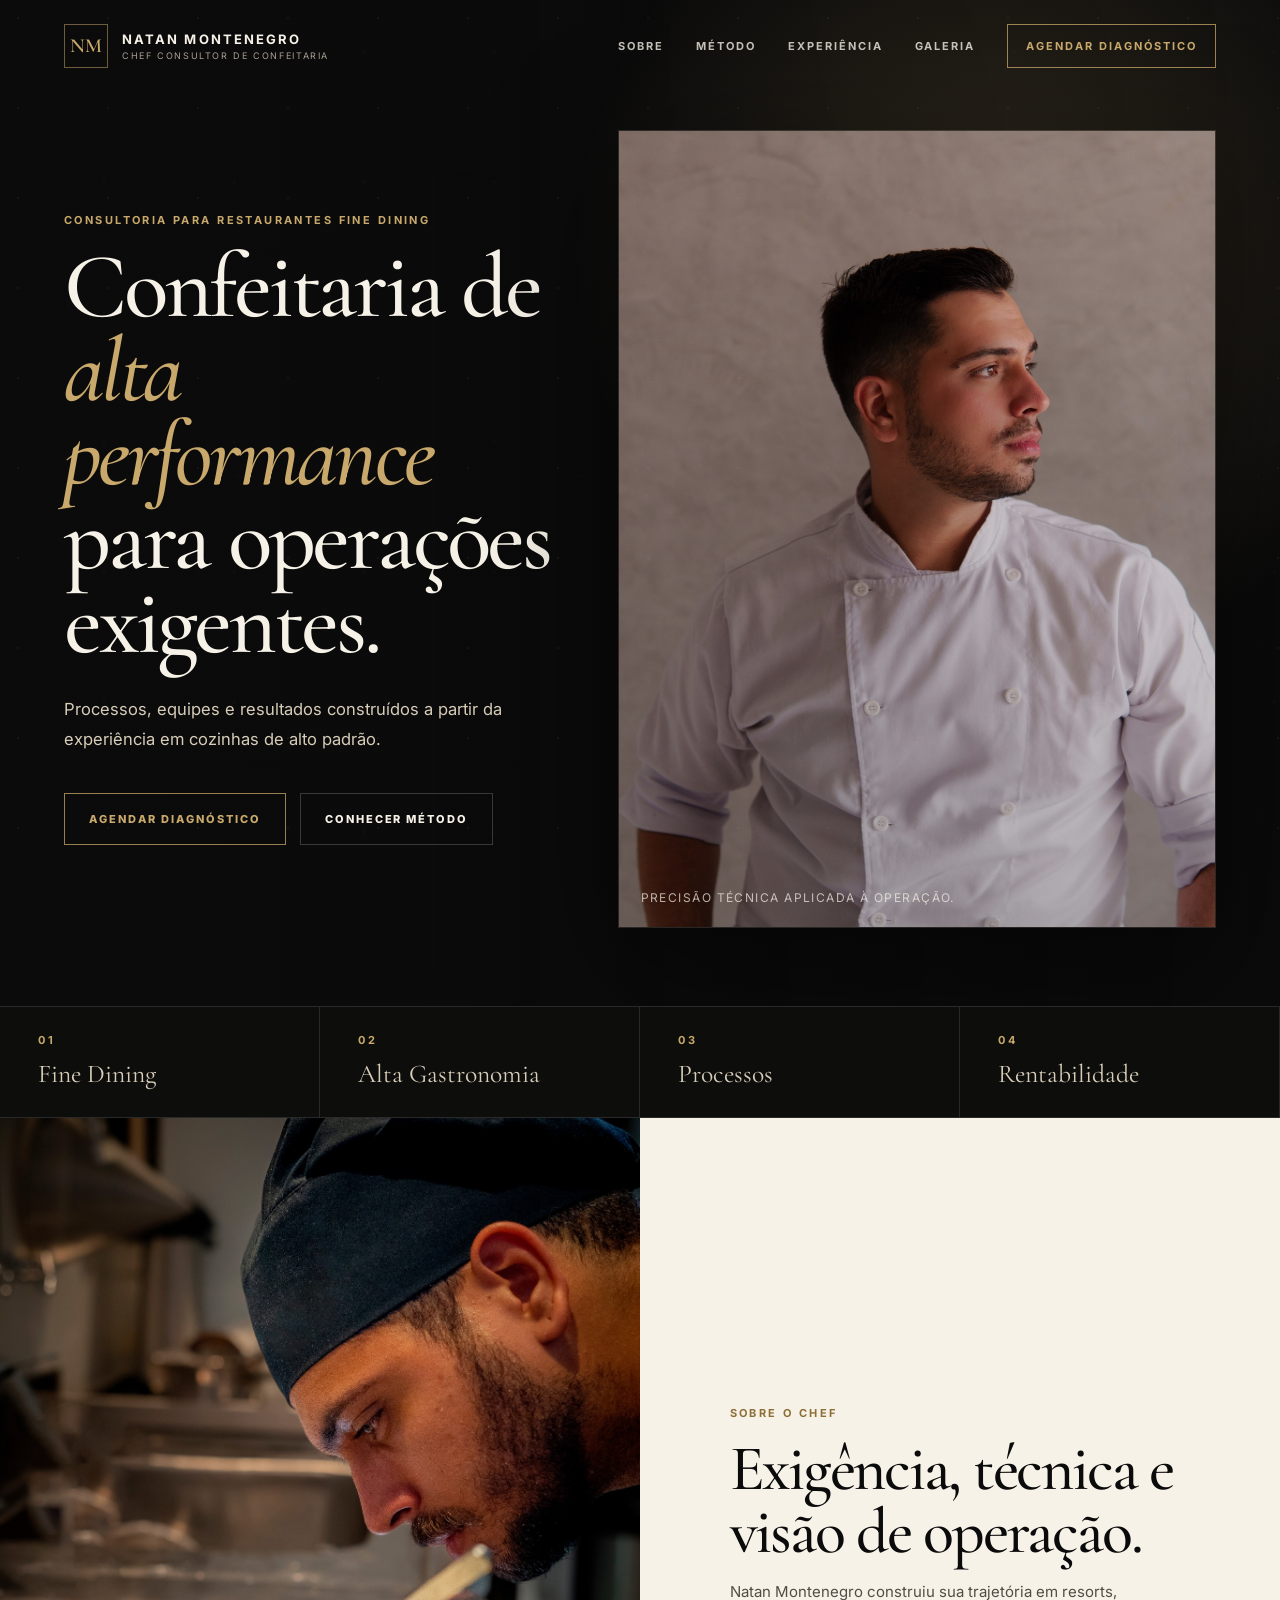
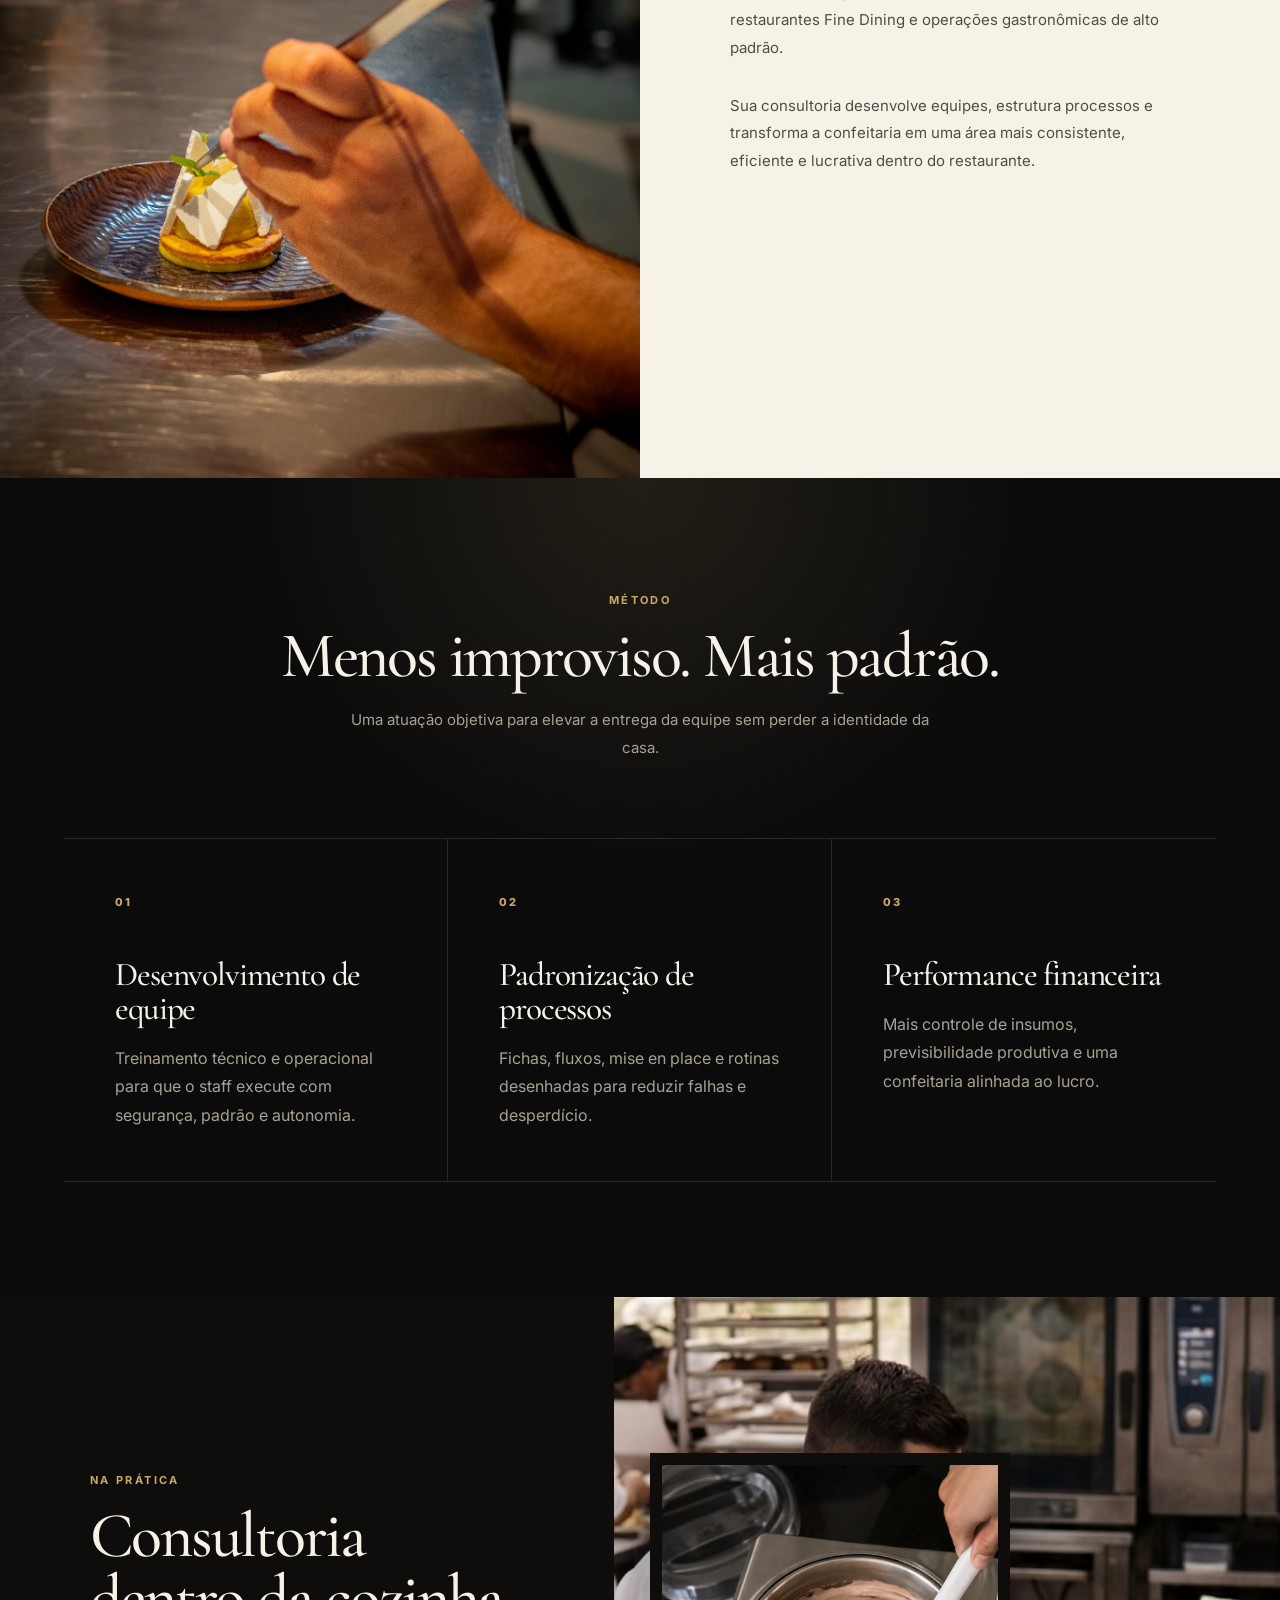
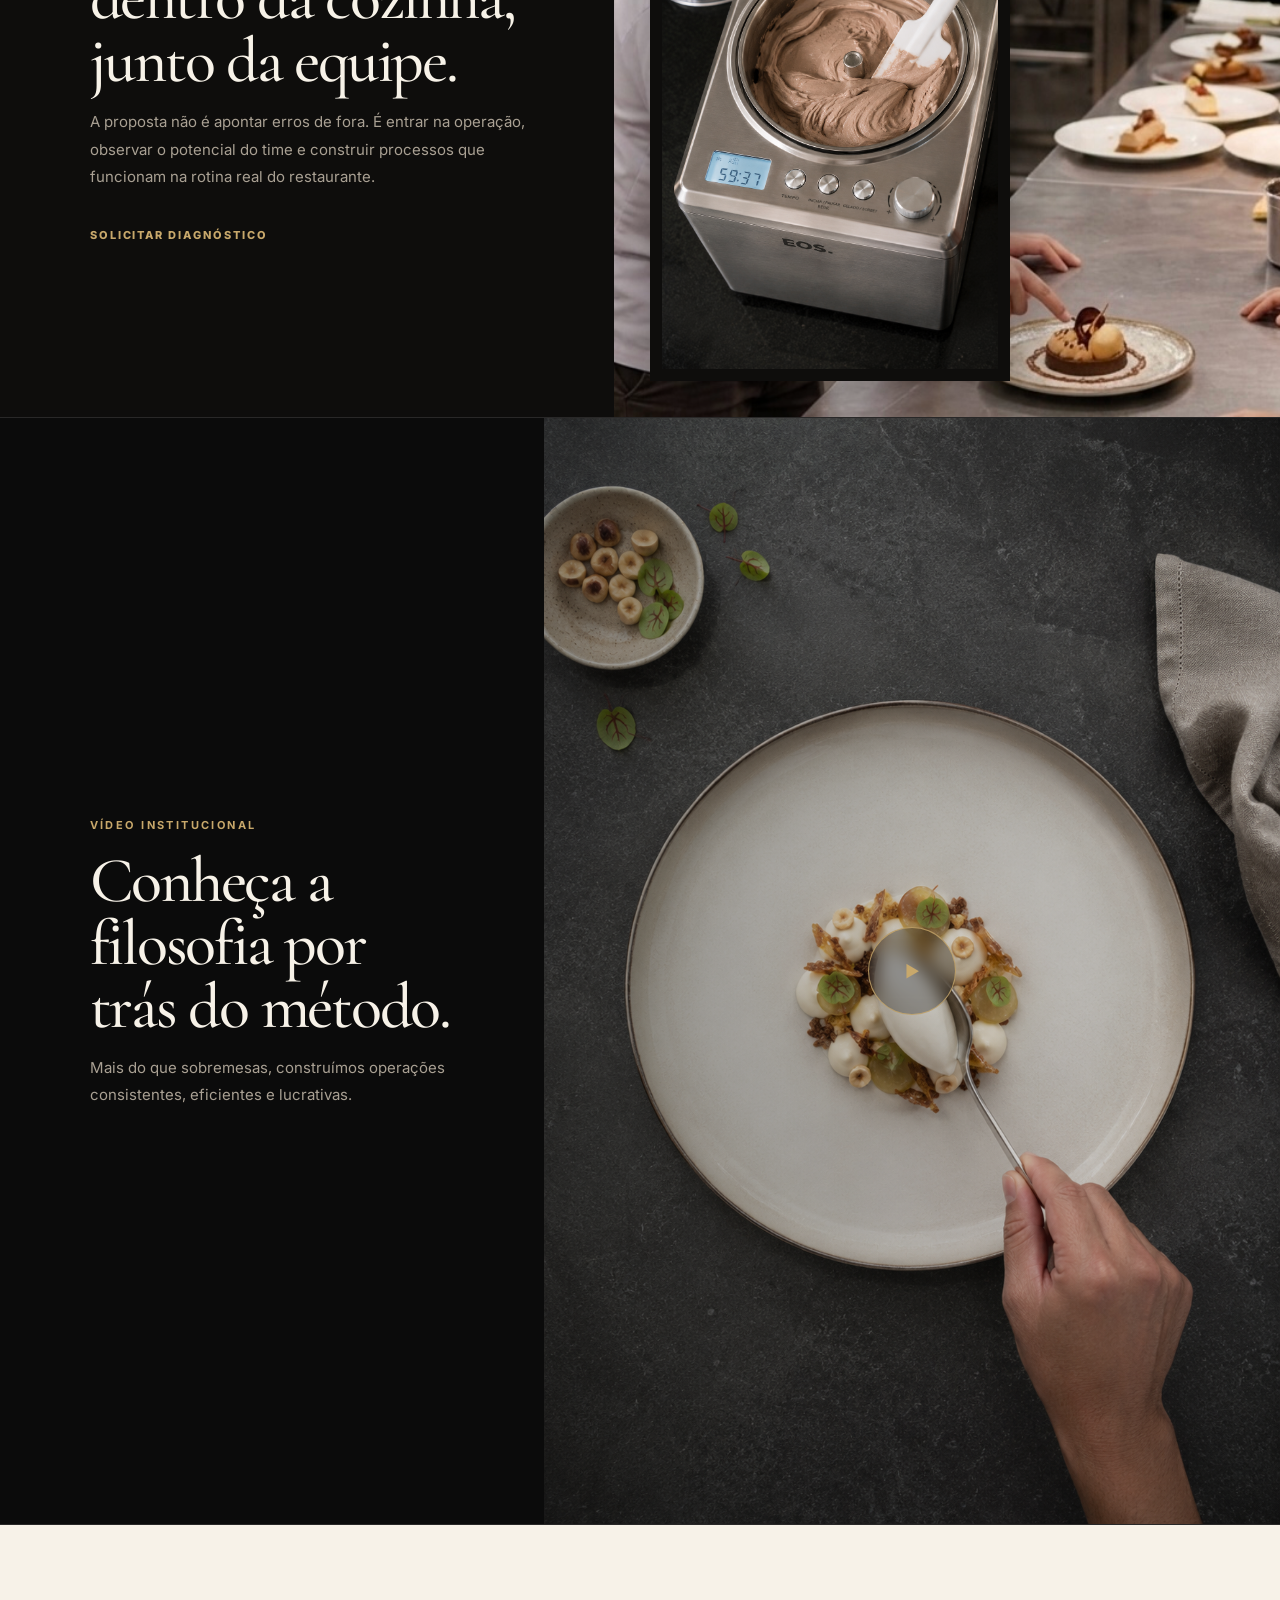
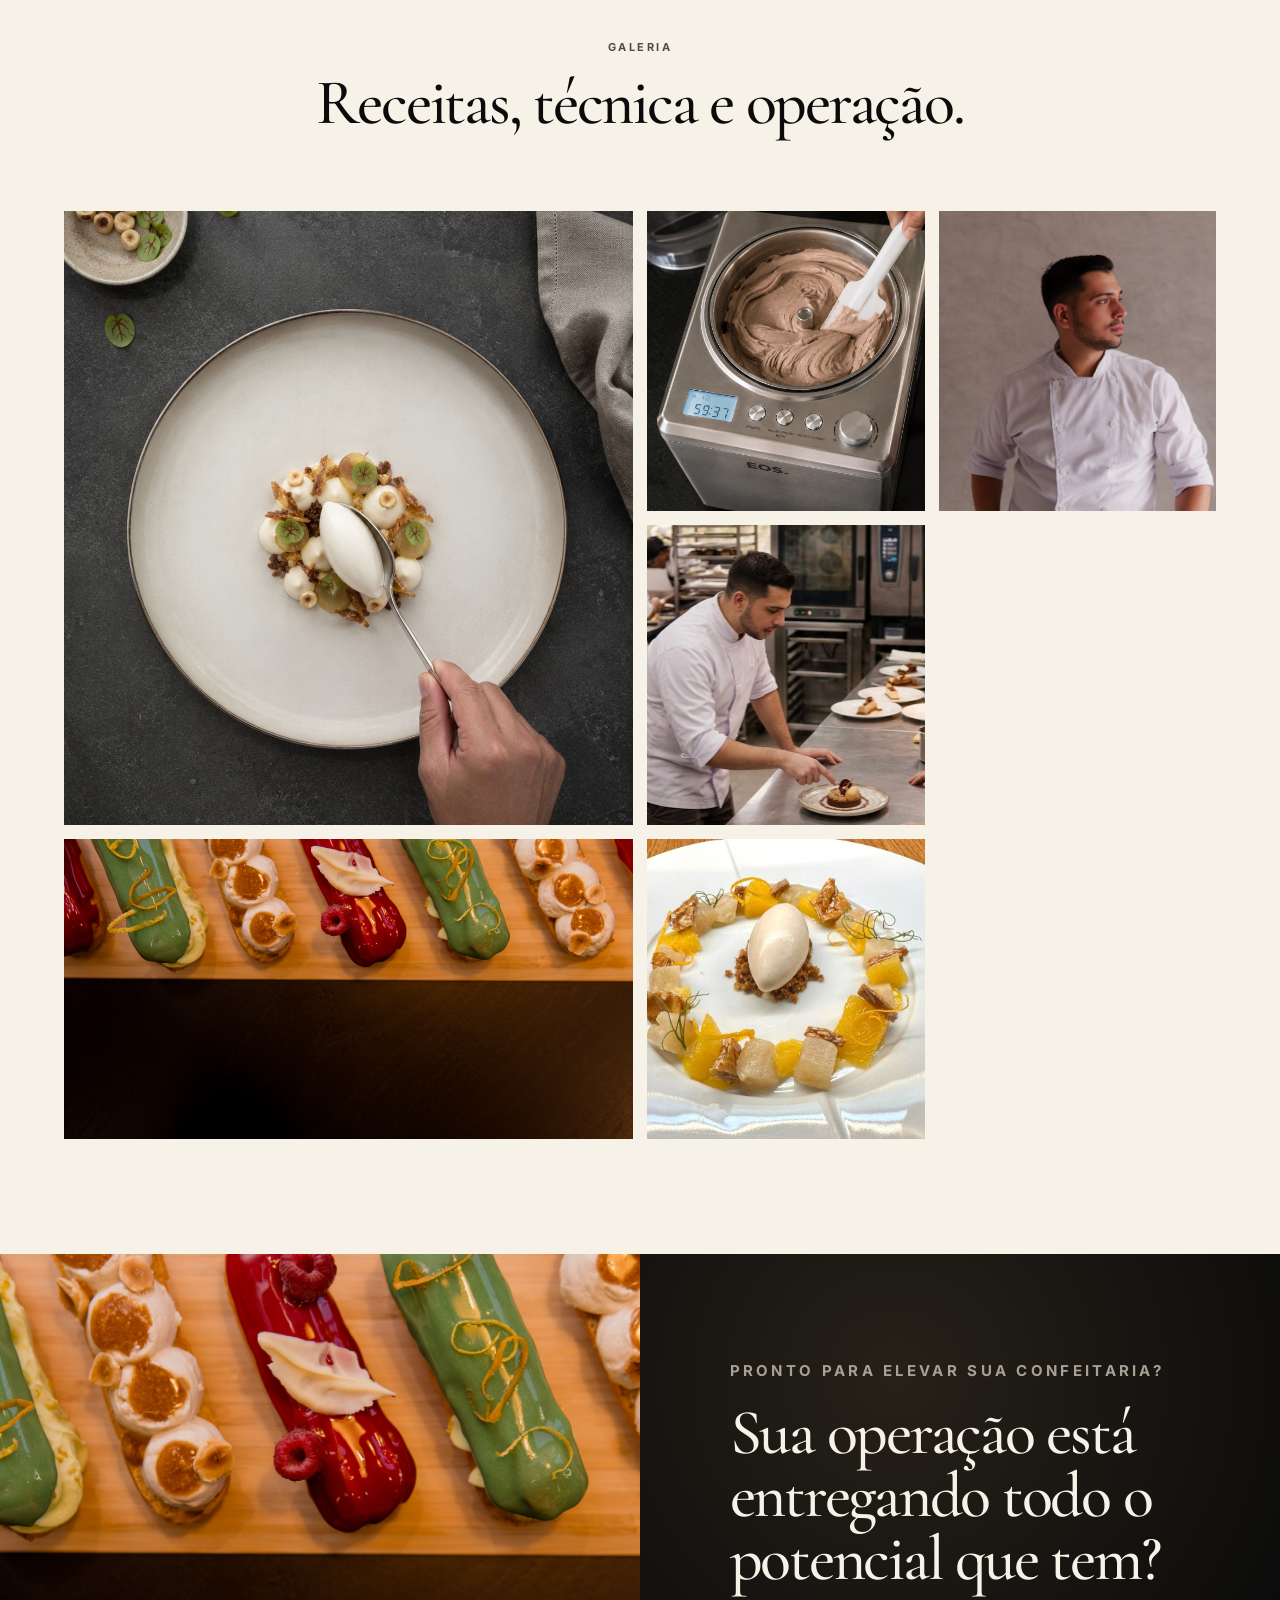
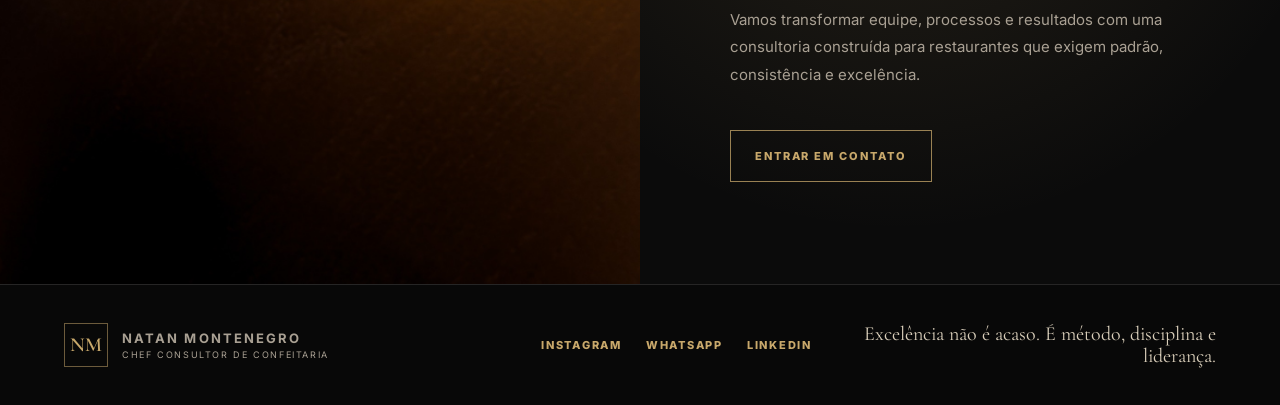
==== index.html @ 77d828fe "Primeiro commit" ====
<!DOCTYPE html>
<html lang="pt-BR">
<head>
  <meta charset="UTF-8" />
  <meta name="viewport" content="width=device-width, initial-scale=1.0" />
  <meta name="description" content="Natan Montenegro — Chef Consultor de Confeitaria para restaurantes Fine Dining. Consultoria em processos, equipes e rentabilidade para operações gastronômicas de alta performance." />
  <title>Natan Montenegro | Chef Consultor de Confeitaria</title>
  <link rel="preconnect" href="https://fonts.googleapis.com">
  <link rel="preconnect" href="https://fonts.gstatic.com" crossorigin>
  <link href="https://fonts.googleapis.com/css2?family=Cormorant+Garamond:wght@400;500;600&family=Inter:wght@400;500;600;700&display=swap" rel="stylesheet">
  <link rel="stylesheet" href="styles.css" />
</head>
<body>
  <div class="grain" aria-hidden="true"></div>
  <div class="cursor-glow" aria-hidden="true"></div>

  <header class="site-header" id="header">
    <a class="brand" href="#inicio" aria-label="Natan Montenegro - início">
      <span class="brand-mark">NM</span>
      <span class="brand-text">
        <strong>Natan Montenegro</strong>
        <small>Chef Consultor de Confeitaria</small>
      </span>
    </a>

    <button class="menu-toggle" id="menuToggle" aria-label="Abrir menu" aria-expanded="false">
      <span></span><span></span>
    </button>

    <nav class="nav" id="nav">
      <a href="#sobre">Sobre</a>
      <a href="#metodo">Método</a>
      <a href="#experiencia">Experiência</a>
      <a href="#galeria">Galeria</a>
      <a href="#contato" class="nav-cta">Agendar diagnóstico</a>
    </nav>
  </header>

  <main>
    <section class="hero" id="inicio">
      <div class="hero-copy reveal">
        <p class="eyebrow">Consultoria para restaurantes Fine Dining</p>
        <h1>Confeitaria de <em>alta performance</em> para operações exigentes.</h1>
        <p class="lead">
          Processos, equipes e resultados construídos a partir da experiência em cozinhas de alto padrão.
        </p>
        <div class="hero-actions">
          <a class="btn btn-primary" href="#contato">Agendar diagnóstico</a>
          <a class="btn btn-ghost" href="#metodo">Conhecer método</a>
        </div>
      </div>

      <figure class="hero-media reveal" aria-label="Chef finalizando sobremesa">
        <img src="assets/chef-retrato-horizontal.jpeg" alt="Chef finalizando uma sobremesa em cozinha profissional" />
        <figcaption>Precisão técnica aplicada à operação.</figcaption>
      </figure>
    </section>

    <section class="signature-strip" aria-label="Pilares da consultoria">
      <div class="strip-item reveal"><span>01</span>Fine Dining</div>
      <div class="strip-item reveal"><span>02</span>Alta Gastronomia</div>
      <div class="strip-item reveal"><span>03</span>Processos</div>
      <div class="strip-item reveal"><span>04</span>Rentabilidade</div>
    </section>

    <section class="about section-grid" id="sobre">
      <div class="about-media reveal">
        <img src="assets/chef-finalizando-sobremesa.jpeg" alt="Retrato profissional do Chef Natan Montenegro" />
      </div>
      <div class="section-copy reveal">
        <p class="eyebrow">Sobre o Chef</p>
        <h2>Exigência, técnica e visão de operação.</h2>
        <p>
          Natan Montenegro construiu sua trajetória em resorts, restaurantes Fine Dining e operações gastronômicas de alto padrão.
        </p>
        <p>
          Sua consultoria desenvolve equipes, estrutura processos e transforma a confeitaria em uma área mais consistente, eficiente e lucrativa dentro do restaurante.
        </p>
      </div>
    </section>

    <section class="method" id="metodo">
      <div class="section-heading reveal">
        <p class="eyebrow">Método</p>
        <h2>Menos improviso. Mais padrão.</h2>
        <p>Uma atuação objetiva para elevar a entrega da equipe sem perder a identidade da casa.</p>
      </div>

      <div class="method-cards">
        <article class="method-card reveal">
          <span>01</span>
          <h3>Desenvolvimento de equipe</h3>
          <p>Treinamento técnico e operacional para que o staff execute com segurança, padrão e autonomia.</p>
        </article>
        <article class="method-card reveal">
          <span>02</span>
          <h3>Padronização de processos</h3>
          <p>Fichas, fluxos, mise en place e rotinas desenhadas para reduzir falhas e desperdício.</p>
        </article>
        <article class="method-card reveal">
          <span>03</span>
          <h3>Performance financeira</h3>
          <p>Mais controle de insumos, previsibilidade produtiva e uma confeitaria alinhada ao lucro.</p>
        </article>
      </div>
    </section>

    <section class="experience section-grid reverse" id="experiencia">
      <div class="section-copy reveal">
        <p class="eyebrow">Na prática</p>
        <h2>Consultoria dentro da cozinha, junto da equipe.</h2>
        <p>
          A proposta não é apontar erros de fora. É entrar na operação, observar o potencial do time e construir processos que funcionam na rotina real do restaurante.
        </p>
        <a class="text-link" href="#contato">Solicitar diagnóstico</a>
      </div>
      <div class="experience-stack reveal">
        <img class="stack-main" src="assets/consultoria-cozinha.png" alt="Chef orientando equipe em cozinha profissional" />
        <img class="stack-float" src="assets/producao-gelato.png" alt="Produção de gelato em equipamento profissional" />
      </div>
    </section>

    <section class="video-section">
      <div class="video-copy reveal">
        <p class="eyebrow">Vídeo institucional</p>
        <h2>Conheça a filosofia por trás do método.</h2>
        <p>Mais do que sobremesas, construímos operações consistentes, eficientes e lucrativas.</p>
      </div>
      <button class="video-card reveal" id="videoButton" aria-label="Assistir vídeo institucional">
        <img src="assets/prato-finalizacao-topo.png" alt="Sobremesa sendo finalizada em prato Fine Dining" />
        <span class="play-button">▶</span>
      </button>
    </section>

    <section class="gallery" id="galeria">
      <div class="section-heading reveal">
        <p class="eyebrow">Galeria</p>
        <h2>Receitas, técnica e operação.</h2>
      </div>

      <div class="gallery-grid">
        <button class="gallery-item large reveal" data-img="assets/prato-finalizacao-topo.png" aria-label="Abrir imagem da sobremesa finalizada">
          <img src="assets/prato-finalizacao-topo.png" alt="Sobremesa Fine Dining sendo finalizada" />
        </button>
        <button class="gallery-item reveal" data-img="assets/producao-gelato.png" aria-label="Abrir imagem de produção de gelato">
          <img src="assets/producao-gelato.png" alt="Produção de gelato" />
        </button>
        <button class="gallery-item reveal" data-img="assets/chef-retrato-horizontal.jpeg" aria-label="Abrir retrato do chef">
          <img src="assets/chef-retrato-horizontal.jpeg" alt="Retrato do Chef Natan Montenegro" />
        </button>
        <button class="gallery-item reveal" data-img="assets/consultoria-cozinha.png" aria-label="Abrir imagem da consultoria em cozinha">
          <img src="assets/consultoria-cozinha.png" alt="Consultoria em cozinha profissional" />
        </button>
        <button class="gallery-item wide reveal" data-img="assets/eclairs-autorais.jpeg" aria-label="Abrir imagem de éclairs autorais">
          <img src="assets/eclairs-autorais.jpeg" alt="Éclairs autorais" />
        </button>
        <button class="gallery-item reveal" data-img="assets/sobremesa-fine-dining.jpeg" aria-label="Abrir imagem de sobremesa Fine Dining">
          <img src="assets/sobremesa-fine-dining.jpeg" alt="Sobremesa Fine Dining com frutas cítricas" />
        </button>
      </div>
    </section>

    <section class="final-cta" id="contato">
      <div class="final-image reveal">
        <img src="assets/eclairs-autorais.jpeg" alt="Sobremesas autorais alinhadas em bancada" />
      </div>
      <div class="final-copy reveal">
        <p class="eyebrow">Pronto para elevar sua confeitaria?</p>
        <h2>Sua operação está entregando todo o potencial que tem?</h2>
        <p>
          Vamos transformar equipe, processos e resultados com uma consultoria construída para restaurantes que exigem padrão, consistência e excelência.
        </p>
        <a class="btn btn-primary" href="https://wa.me/5522998145473" target="_blank" rel="noopener">Entrar em contato</a>
      </div>
    </section>
  </main>

  <footer class="footer">
    <div class="brand footer-brand">
      <span class="brand-mark">NM</span>
      <span class="brand-text">
        <strong>Natan Montenegro</strong>
        <small>Chef Consultor de Confeitaria</small>
      </span>
    </div>
    <div class="footer-links">
      <a href="#">Instagram</a>
      <a href="#">WhatsApp</a>
      <a href="#">LinkedIn</a>
    </div>
    <p>Excelência não é acaso. É método, disciplina e liderança.</p>
  </footer>

  <dialog class="image-modal" id="imageModal">
    <button class="modal-close" id="modalClose" aria-label="Fechar imagem">×</button>
    <img id="modalImage" alt="Imagem ampliada da galeria" />
  </dialog>

  <script src="script.js"></script>
</body>
</html>
---- styles.css ----
:root {
  --black: #0b0b0b;
  --black-soft: #111111;
  --graphite: #191816;
  --offwhite: #f7f2e8;
  --cream: #d8cdb9;
  --muted: #a9a093;
  --gold: #c8a86b;
  --gold-dark: #8d6f36;
  --line: rgba(248, 247, 243, 0.12);
  --max: 1200px;
  --ease: cubic-bezier(.2,.8,.2,1);
}

* { box-sizing: border-box; }
html { scroll-behavior: smooth; }
body {
  margin: 0;
  min-height: 100vh;
  background: var(--black);
  color: var(--offwhite);
  font-family: "Inter", Arial, sans-serif;
  overflow-x: hidden;
}

body.no-scroll { overflow: hidden; }
img { display: block; max-width: 100%; height: auto; }
a { color: inherit; text-decoration: none; }
button { font: inherit; color: inherit; }

.grain {
  pointer-events: none;
  position: fixed;
  inset: 0;
  z-index: 10000;
  opacity: .055;
  background-image:
    radial-gradient(circle at 20% 20%, rgba(255,255,255,.8) 0 1px, transparent 1px),
    radial-gradient(circle at 80% 40%, rgba(255,255,255,.5) 0 1px, transparent 1px),
    radial-gradient(circle at 40% 80%, rgba(255,255,255,.4) 0 1px, transparent 1px);
  background-size: 90px 90px, 130px 130px, 170px 170px;
}

.cursor-glow {
  pointer-events: none;
  position: fixed;
  width: 360px;
  height: 360px;
  border-radius: 999px;
  background: radial-gradient(circle, rgba(200,168,107,.16), transparent 68%);
  transform: translate(-50%, -50%);
  z-index: 0;
  opacity: 0;
  transition: opacity .35s ease;
}

.site-header {
  position: fixed;
  top: 0;
  left: 0;
  right: 0;
  height: 92px;
  padding: 0 clamp(20px, 5vw, 72px);
  display: flex;
  align-items: center;
  justify-content: space-between;
  z-index: 999;
  transition: background .35s var(--ease), height .35s var(--ease), border-color .35s var(--ease);
}
.site-header.scrolled {
  height: 72px;
  background: rgba(9, 9, 9, .78);
  border-bottom: 1px solid var(--line);
  backdrop-filter: blur(18px);
}

.brand {
  display: inline-flex;
  align-items: center;
  gap: 14px;
  letter-spacing: .03em;
}
.brand-mark {
  width: 44px;
  height: 44px;
  display: grid;
  place-items: center;
  border: 1px solid rgba(200,168,107,.52);
  color: var(--gold);
  font-family: "Cormorant Garamond", Georgia, serif;
  font-size: 20px;
  font-weight: 600;
}
.brand-text { display: grid; gap: 3px; }
.brand-text strong {
  font-size: 13px;
  text-transform: uppercase;
  letter-spacing: .16em;
}
.brand-text small {
  color: var(--muted);
  font-size: 9px;
  text-transform: uppercase;
  letter-spacing: .18em;
}

.nav {
  display: flex;
  align-items: center;
  gap: 32px;
  font-size: 11px;
  font-weight: 700;
  letter-spacing: .18em;
  text-transform: uppercase;
}
.nav a { color: rgba(247,242,232,.78); transition: color .25s ease; }
.nav a:hover, .nav a.active { color: var(--gold); }
.nav-cta {
  padding: 14px 18px;
  border: 1px solid rgba(200,168,107,.75);
  color: var(--gold) !important;
}

.menu-toggle {
  display: none;
  width: 44px;
  height: 44px;
  border: 1px solid var(--line);
  background: transparent;
  position: relative;
}
.menu-toggle span {
  position: absolute;
  left: 12px;
  right: 12px;
  height: 1px;
  background: var(--offwhite);
  transition: transform .3s ease, top .3s ease;
}
.menu-toggle span:first-child { top: 17px; }
.menu-toggle span:last-child { top: 25px; }
.menu-toggle.open span:first-child { top: 21px; transform: rotate(45deg); }
.menu-toggle.open span:last-child { top: 21px; transform: rotate(-45deg); }

.hero {
  min-height: 100vh;
  position: relative;
  display: grid;
  grid-template-columns: minmax(0, .9fr) minmax(420px, 1.1fr);
  align-items: center;
  gap: clamp(28px, 5vw, 76px);
  padding: 130px clamp(20px, 5vw, 72px) 78px;
  overflow: hidden;
}
.hero::before {
  content: "";
  position: absolute;
  inset: 0;
  background:
    radial-gradient(circle at 78% 25%, rgba(200,168,107,.2), transparent 34%),
    linear-gradient(90deg, rgba(11,11,11,1) 0%, rgba(11,11,11,.95) 38%, rgba(11,11,11,.38) 100%);
  z-index: 1;
}
.hero-copy, .hero-media { position: relative; z-index: 2; }
.eyebrow {
  margin: 0 0 18px;
  color: var(--gold);
  font-size: 11px;
  font-weight: 700;
  letter-spacing: .22em;
  text-transform: uppercase;
}
h1, h2, h3 {
  font-family: "Cormorant Garamond", Georgia, serif;
  font-weight: 500;
  letter-spacing: -.035em;
}
h1 {
  max-width: 760px;
  margin: 0;
  font-size: clamp(52px, 7.2vw, 104px);
  line-height: .91;
}
h1 em {
  color: var(--gold);
  font-style: italic;
}
.lead {
  max-width: 540px;
  margin: 30px 0 0;
  color: var(--cream);
  font-size: clamp(16px, 1.3vw, 20px);
  line-height: 1.8;
}
.hero-actions { display: flex; gap: 14px; flex-wrap: wrap; margin-top: 38px; }
.btn {
  display: inline-flex;
  align-items: center;
  justify-content: center;
  min-height: 52px;
  padding: 0 24px;
  border: 1px solid rgba(200,168,107,.75);
  color: var(--gold);
  background: transparent;
  text-transform: uppercase;
  font-size: 11px;
  font-weight: 800;
  letter-spacing: .18em;
  transition: transform .3s var(--ease), background .3s ease, color .3s ease, border-color .3s ease;
}
.btn:hover { transform: translateY(-3px); }
.btn-primary:hover { background: var(--gold); color: var(--black); }
.btn-ghost { border-color: rgba(248,242,232,.2); color: var(--offwhite); }
.btn-ghost:hover { border-color: var(--gold); color: var(--gold); }

.hero-media {
  margin: 0;
  justify-self: end;
  width: min(100%, 710px);
  aspect-ratio: 3 / 4;
  overflow: hidden;
  border: 1px solid rgba(248,242,232,.12);
  box-shadow: 0 40px 120px rgba(0,0,0,.55);
}
.hero-media img {
  width: 100%;
  height: 100%;
  object-fit: cover;
  object-position: center 42%;
}
.hero-media::after {
  content: "";
  position: absolute;
  inset: 0;
  background: linear-gradient(180deg, rgba(0,0,0,0), rgba(0,0,0,.24));
  pointer-events: none;
}
.hero-media figcaption {
  position: absolute;
  left: 22px;
  bottom: 22px;
  z-index: 2;
  color: rgba(247,242,232,.7);
  font-size: 12px;
  letter-spacing: .12em;
  text-transform: uppercase;
}

.signature-strip {
  display: grid;
  grid-template-columns: repeat(4, 1fr);
  border-top: 1px solid var(--line);
  border-bottom: 1px solid var(--line);
  background: #0d0d0c;
}
.strip-item {
  padding: 28px clamp(18px, 3vw, 42px);
  border-right: 1px solid var(--line);
  color: var(--cream);
  font-family: "Cormorant Garamond", Georgia, serif;
  font-size: clamp(22px, 2vw, 32px);
}
.strip-item span {
  display: block;
  margin-bottom: 12px;
  color: var(--gold);
  font: 700 11px/1 "Inter", sans-serif;
  letter-spacing: .2em;
}

section { position: relative; }
.section-grid {
  max-width: none;
  display: grid;
  grid-template-columns: 1fr 1fr;
  min-height: 720px;
}
.section-grid.reverse { grid-template-columns: .96fr 1.04fr; }
.about { background: var(--offwhite); color: var(--black); }
.about-media, .experience-stack, .final-image { overflow: hidden; }
.about-media img {
  width: 100%;
  height: 100%;
  min-height: 720px;
  object-fit: cover;
  object-position: 42% center;
}
.section-copy {
  display: flex;
  flex-direction: column;
  justify-content: center;
  padding: clamp(64px, 8vw, 120px) clamp(28px, 7vw, 110px);
}
.section-copy h2, .section-heading h2, .video-copy h2, .final-copy h2 {
  margin: 0;
  font-size: clamp(42px, 5vw, 72px);
  line-height: .98;
}
.section-copy p:not(.eyebrow), .section-heading p:not(.eyebrow), .video-copy p:not(.eyebrow), .final-copy p {
  max-width: 590px;
  color: var(--muted);
  line-height: 1.85;
  font-size: 15px;
}
.about .section-copy p:not(.eyebrow) { color: #514d45; }
.about .eyebrow { color: var(--gold-dark); }
.text-link {
  margin-top: 22px;
  color: var(--gold);
  font-size: 11px;
  font-weight: 800;
  letter-spacing: .18em;
  text-transform: uppercase;
}

.method {
  padding: clamp(84px, 9vw, 140px) clamp(20px, 5vw, 72px);
  background: radial-gradient(circle at top center, rgba(200,168,107,.12), transparent 38%), #0b0b0b;
}
.section-heading {
  max-width: var(--max);
  margin: 0 auto clamp(42px, 6vw, 76px);
  text-align: center;
}
.section-heading p:not(.eyebrow) { margin: 18px auto 0; }
.method-cards {
  max-width: var(--max);
  margin: 0 auto;
  display: grid;
  grid-template-columns: repeat(3, 1fr);
  border-top: 1px solid var(--line);
  border-bottom: 1px solid var(--line);
}
.method-card {
  padding: clamp(34px, 4vw, 58px);
  border-right: 1px solid var(--line);
  min-height: 330px;
  transition: background .35s ease, transform .35s var(--ease);
}
.method-card:last-child { border-right: 0; }
.method-card:hover { background: rgba(248,242,232,.035); transform: translateY(-8px); }
.method-card span { color: var(--gold); font-size: 11px; font-weight: 800; letter-spacing: .2em; }
.method-card h3 { margin: 48px 0 18px; font-size: clamp(28px, 2.6vw, 42px); line-height: 1.02; }
.method-card p { color: var(--muted); line-height: 1.8; margin: 0; }

.experience { background: #0e0d0c; }
.experience-stack { position: relative; min-height: 720px; }
.experience-stack .stack-main {
  width: 100%; height: 100%; min-height: 720px; object-fit: cover; object-position: center;
}
.stack-float {
  position: absolute;
  left: 36px;
  bottom: 36px;
  width: min(38vw, 360px);
  border: 12px solid #0e0d0c;
  box-shadow: 0 26px 70px rgba(0,0,0,.45);
  object-fit: cover;
}

.video-section {
  min-height: 720px;
  display: grid;
  grid-template-columns: .85fr 1.15fr;
  align-items: stretch;
  background: var(--black);
  border-top: 1px solid var(--line);
  border-bottom: 1px solid var(--line);
}
.video-copy {
  padding: clamp(64px, 8vw, 120px) clamp(28px, 7vw, 110px);
  display: flex;
  flex-direction: column;
  justify-content: center;
}
.video-card {
  position: relative;
  padding: 0;
  border: 0;
  background: transparent;
  cursor: pointer;
  overflow: hidden;
}
.video-card img { width: 100%; height: 100%; object-fit: cover; object-position: center; transition: transform .8s var(--ease); }
.video-card::after {
  content: ""; position: absolute; inset: 0;
  background: linear-gradient(90deg, rgba(11,11,11,.35), rgba(11,11,11,.05));
}
.video-card:hover img { transform: scale(1.03); }
.play-button {
  position: absolute;
  left: 50%; top: 50%; transform: translate(-50%, -50%);
  z-index: 2; width: 88px; height: 88px; border-radius: 99px;
  display: grid; place-items: center; border: 1px solid rgba(200,168,107,.8);
  color: var(--gold); background: rgba(0,0,0,.28); backdrop-filter: blur(8px);
  transition: background .25s ease, color .25s ease, transform .25s ease;
}
.video-card:hover .play-button { background: var(--gold); color: var(--black); transform: translate(-50%, -50%) scale(1.08); }

.gallery {
  padding: clamp(84px, 9vw, 130px) clamp(20px, 5vw, 72px);
  background: var(--offwhite);
  color: var(--black);
}
.gallery .eyebrow { color: var(--gold-dark); }
.gallery .section-heading p { color: #514d45; }
.gallery-grid {
  display: grid;
  max-width: 1380px;
  margin: 0 auto;
  grid-template-columns: repeat(4, 1fr);
  grid-auto-rows: 300px;
  gap: 14px;
}
.gallery-item {
  position: relative;
  padding: 0;
  border: 0;
  background: #ddd;
  overflow: hidden;
  cursor: zoom-in;
}
.gallery-item.large { grid-column: span 2; grid-row: span 2; }
.gallery-item.wide { grid-column: span 2; }
.gallery-item img { width: 100%; height: 100%; object-fit: cover; object-position: center; transition: transform .65s var(--ease); }
.gallery-item:hover img { transform: scale(1.04); }
.gallery-item::after {
  content: "Ver imagem";
  position: absolute; inset: auto 16px 16px auto;
  padding: 8px 10px;
  background: rgba(11,11,11,.72);
  color: var(--offwhite);
  font-size: 10px; font-weight: 800; letter-spacing: .14em; text-transform: uppercase;
  opacity: 0; transform: translateY(8px); transition: .3s ease;
}
.gallery-item:hover::after { opacity: 1; transform: translateY(0); }

.final-cta {
  display: grid;
  grid-template-columns: 1fr 1fr;
  min-height: 620px;
  background: radial-gradient(circle at 70% 20%, rgba(200,168,107,.14), transparent 44%), #0b0b0b;
}
.final-image img { width: 100%; height: 100%; min-height: 620px; object-fit: cover; object-position: center top; }
.final-copy {
  padding: clamp(64px, 8vw, 120px) clamp(28px, 7vw, 110px);
  display: flex;
  flex-direction: column;
  justify-content: center;
  align-items: flex-start;
}
.final-copy .btn { margin-top: 26px; }

.footer {
  padding: 38px clamp(20px, 5vw, 72px);
  display: grid;
  grid-template-columns: 1.2fr .8fr 1fr;
  align-items: center;
  gap: 28px;
  border-top: 1px solid var(--line);
  background: #080808;
  color: var(--muted);
  font-size: 13px;
}
.footer-links { display: flex; justify-content: center; gap: 24px; color: var(--gold); font-size: 11px; text-transform: uppercase; letter-spacing: .16em; font-weight: 800; }
.footer p { margin: 0; text-align: right; color: var(--cream); font-family: "Cormorant Garamond", Georgia, serif; font-size: 20px; line-height: 1.1; }

.reveal {
  opacity: 0;
  transform: translateY(34px);
  transition: opacity .9s var(--ease), transform .9s var(--ease);
}
.reveal.active { opacity: 1; transform: translateY(0); }

.image-modal {
  width: min(92vw, 1180px);
  height: min(88vh, 820px);
  padding: 0;
  border: 1px solid rgba(248,242,232,.18);
  background: rgba(8,8,8,.94);
  backdrop-filter: blur(16px);
}
.image-modal::backdrop { background: rgba(0,0,0,.78); }
.image-modal img { width: 100%; height: 100%; object-fit: contain; }
.modal-close {
  position: absolute; top: 12px; right: 12px; z-index: 2;
  width: 42px; height: 42px; border: 1px solid rgba(248,242,232,.22);
  background: rgba(0,0,0,.5); color: var(--offwhite); font-size: 28px; cursor: pointer;
}

@media (max-width: 980px) {
  .menu-toggle { display: block; z-index: 1001; }
  .nav {
    position: fixed;
    inset: 0 0 auto 0;
    min-height: 100vh;
    display: flex;
    flex-direction: column;
    justify-content: center;
    background: rgba(8,8,8,.96);
    backdrop-filter: blur(18px);
    transform: translateY(-100%);
    transition: transform .42s var(--ease);
  }
  .nav.open { transform: translateY(0); }
  .hero { grid-template-columns: 1fr; padding-top: 118px; }
  .hero::before { background: linear-gradient(180deg, rgba(11,11,11,.94), rgba(11,11,11,.72)); }
  .hero-media { justify-self: stretch; width: 100%; max-height: 640px; }
  .signature-strip { grid-template-columns: 1fr 1fr; }
  .section-grid, .section-grid.reverse, .video-section, .final-cta { grid-template-columns: 1fr; }
  .about-media img, .experience-stack .stack-main, .final-image img { min-height: 520px; }
  .experience-stack { min-height: 520px; }
  .stack-float { width: min(52vw, 330px); }
  .video-section { min-height: auto; }
  .video-card { min-height: 520px; }
  .method-cards { grid-template-columns: 1fr; }
  .method-card { border-right: 0; border-bottom: 1px solid var(--line); min-height: auto; }
  .method-card:last-child { border-bottom: 0; }
  .gallery-grid { grid-template-columns: 1fr 1fr; grid-auto-rows: 250px; }
  .gallery-item.large, .gallery-item.wide { grid-column: span 2; }
  .footer { grid-template-columns: 1fr; text-align: left; }
  .footer-links { justify-content: flex-start; }
  .footer p { text-align: left; }
}

@media (max-width: 620px) {
  .site-header { height: 78px; }
  .brand-mark { width: 38px; height: 38px; font-size: 17px; }
  .brand-text strong { font-size: 11px; }
  .brand-text small { display: none; }
  h1 { font-size: clamp(44px, 14vw, 68px); }
  .hero-actions { flex-direction: column; align-items: stretch; }
  .btn { width: 100%; }
  .hero-media { aspect-ratio: 4/5; }
  .signature-strip { grid-template-columns: 1fr; }
  .strip-item { border-right: 0; border-bottom: 1px solid var(--line); }
  .section-copy, .video-copy, .final-copy { padding: 70px 20px; }
  .section-copy h2, .section-heading h2, .video-copy h2, .final-copy h2 { font-size: clamp(38px, 12vw, 56px); }
  .gallery { padding-left: 14px; padding-right: 14px; }
  .gallery-grid { grid-template-columns: 1fr; grid-auto-rows: auto; }
  .gallery-item, .gallery-item.large, .gallery-item.wide { grid-column: auto; grid-row: auto; }
  .gallery-item img { height: auto; object-fit: contain; }
  .gallery-item::after { display: none; }
  .stack-float { display: none; }
  .video-card { min-height: 360px; }
}
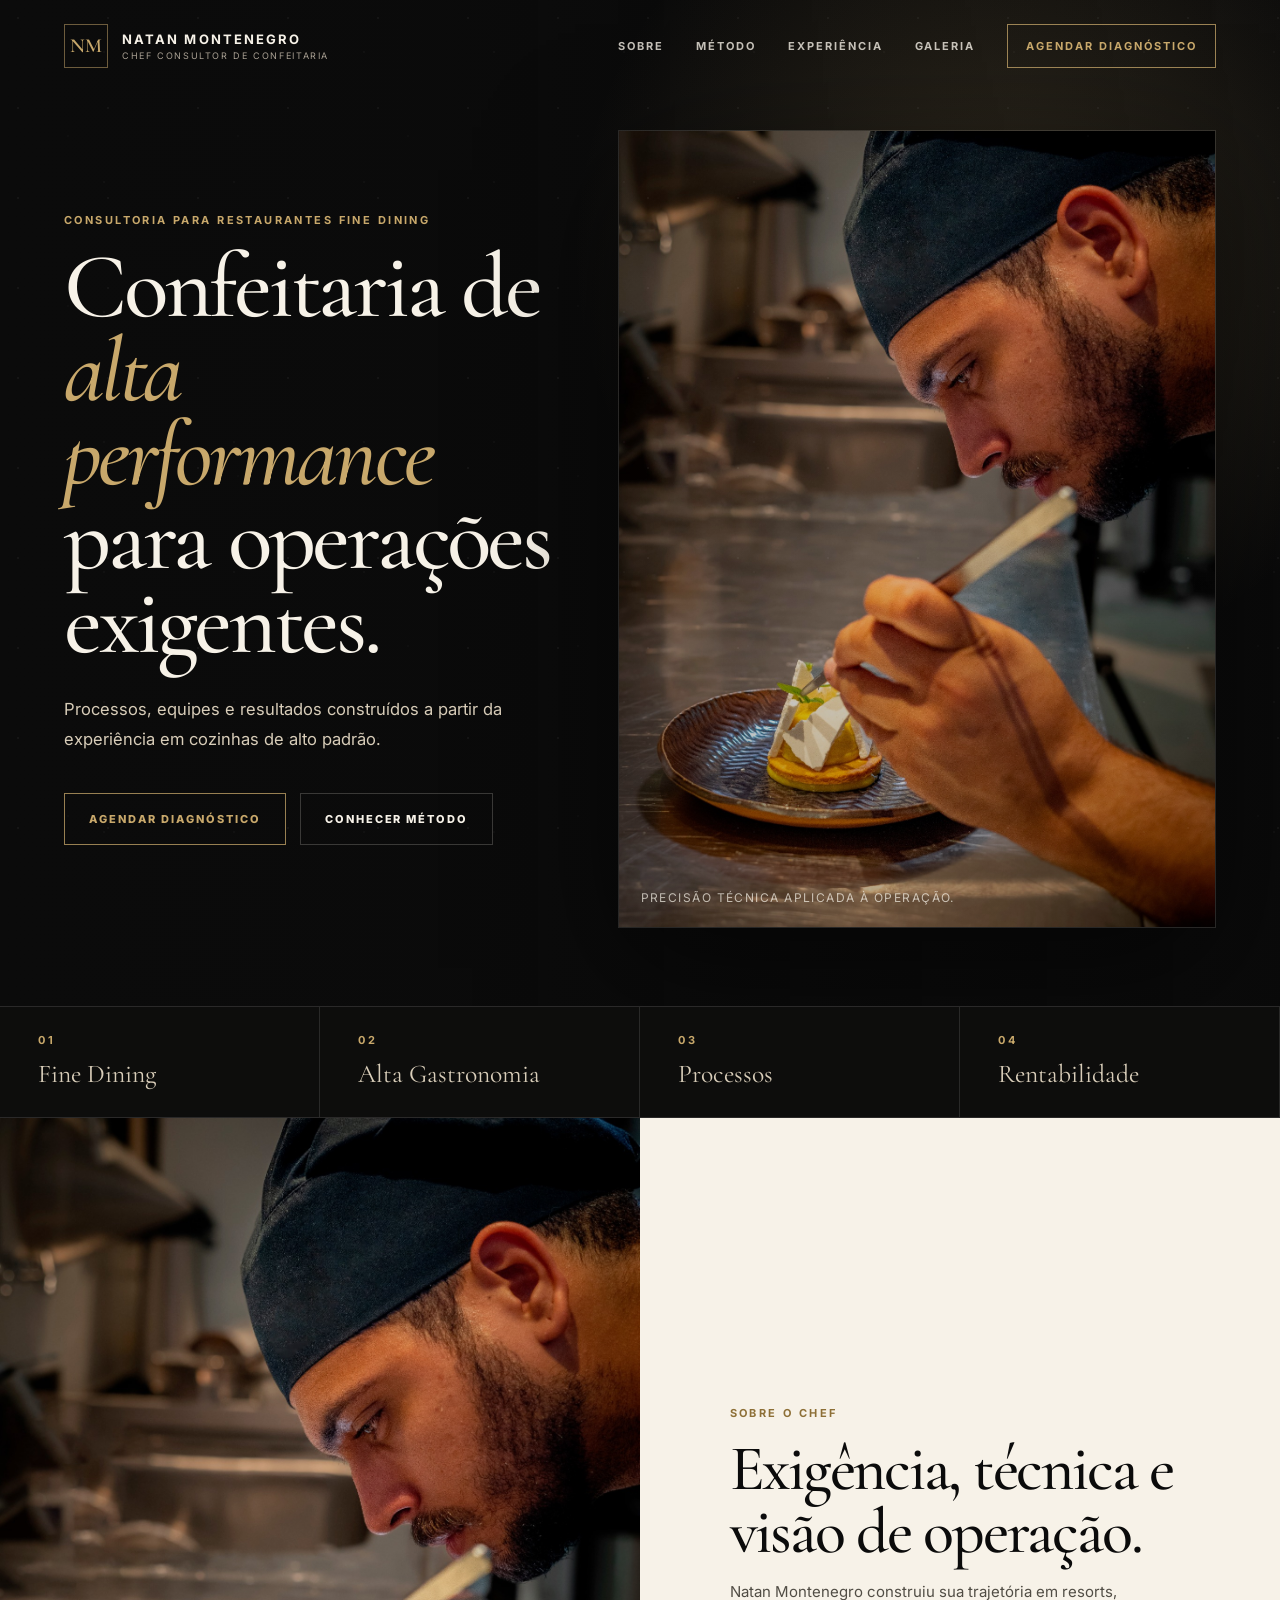
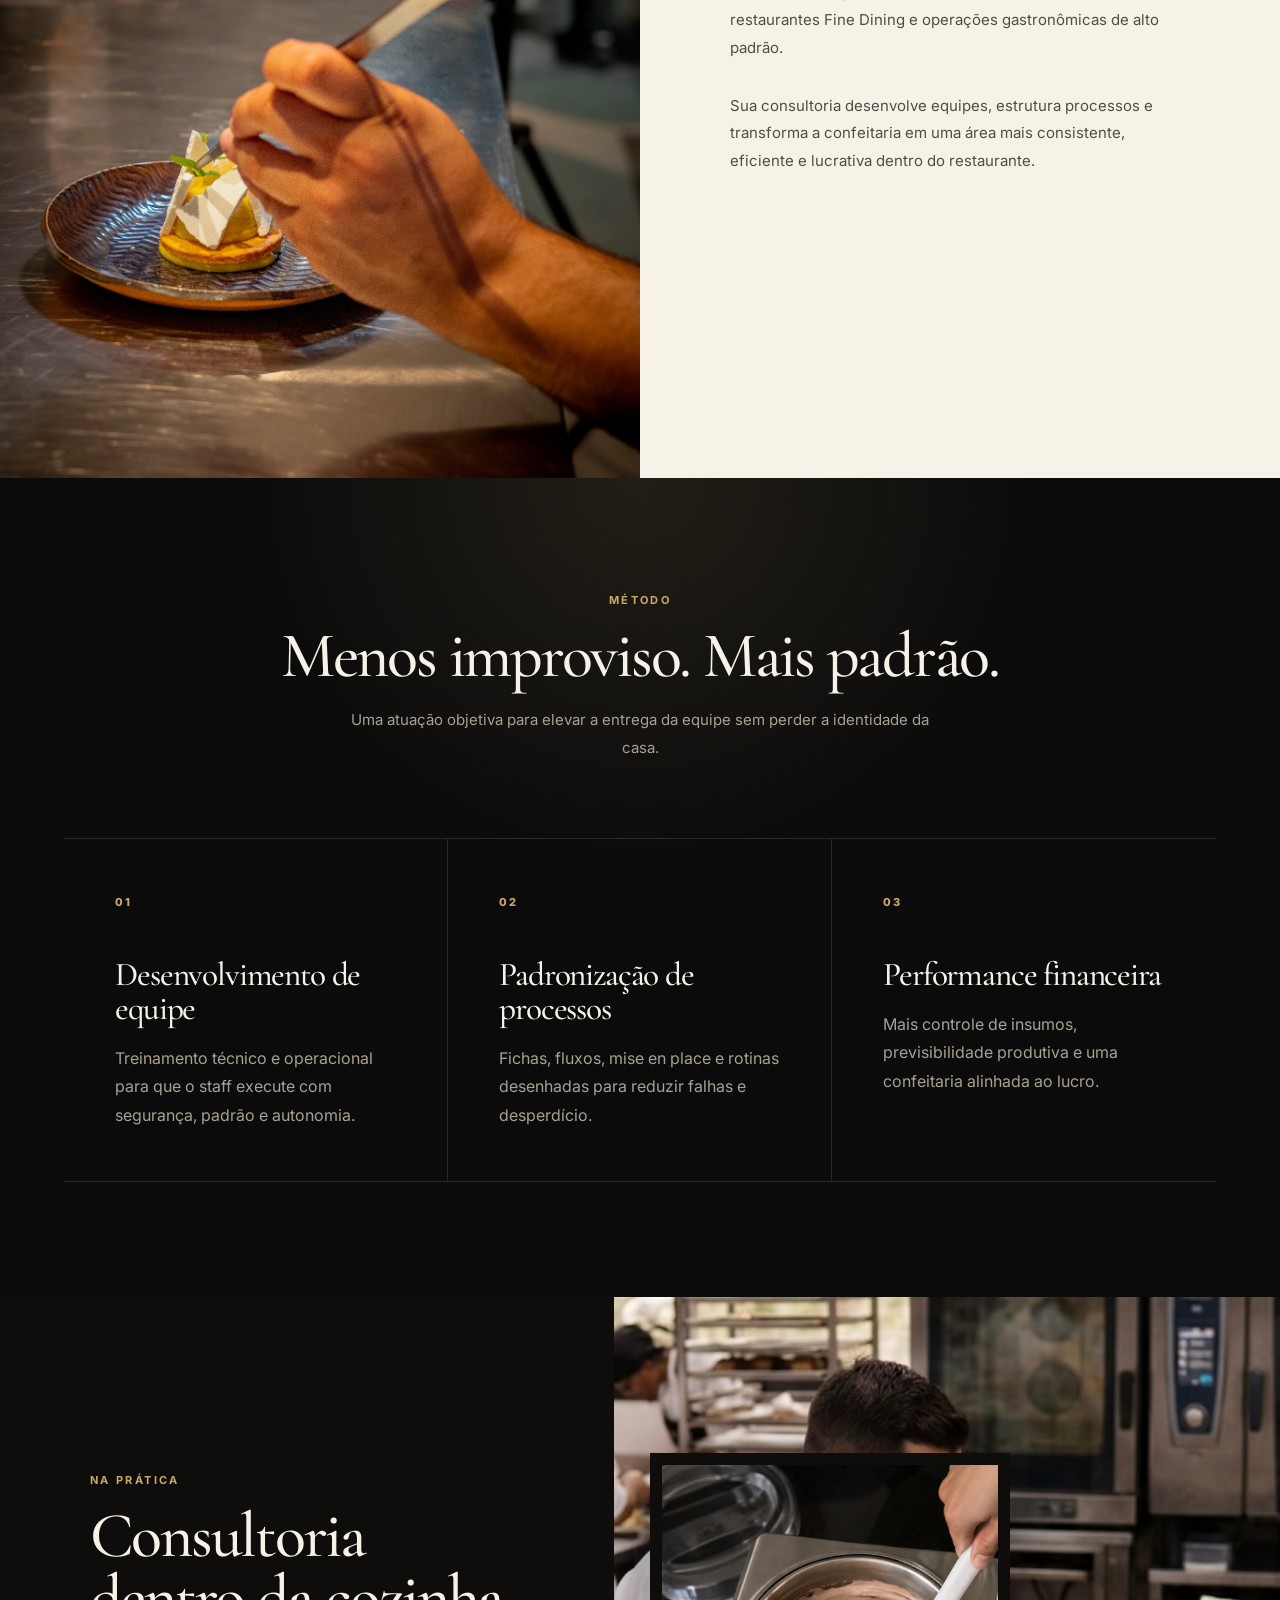
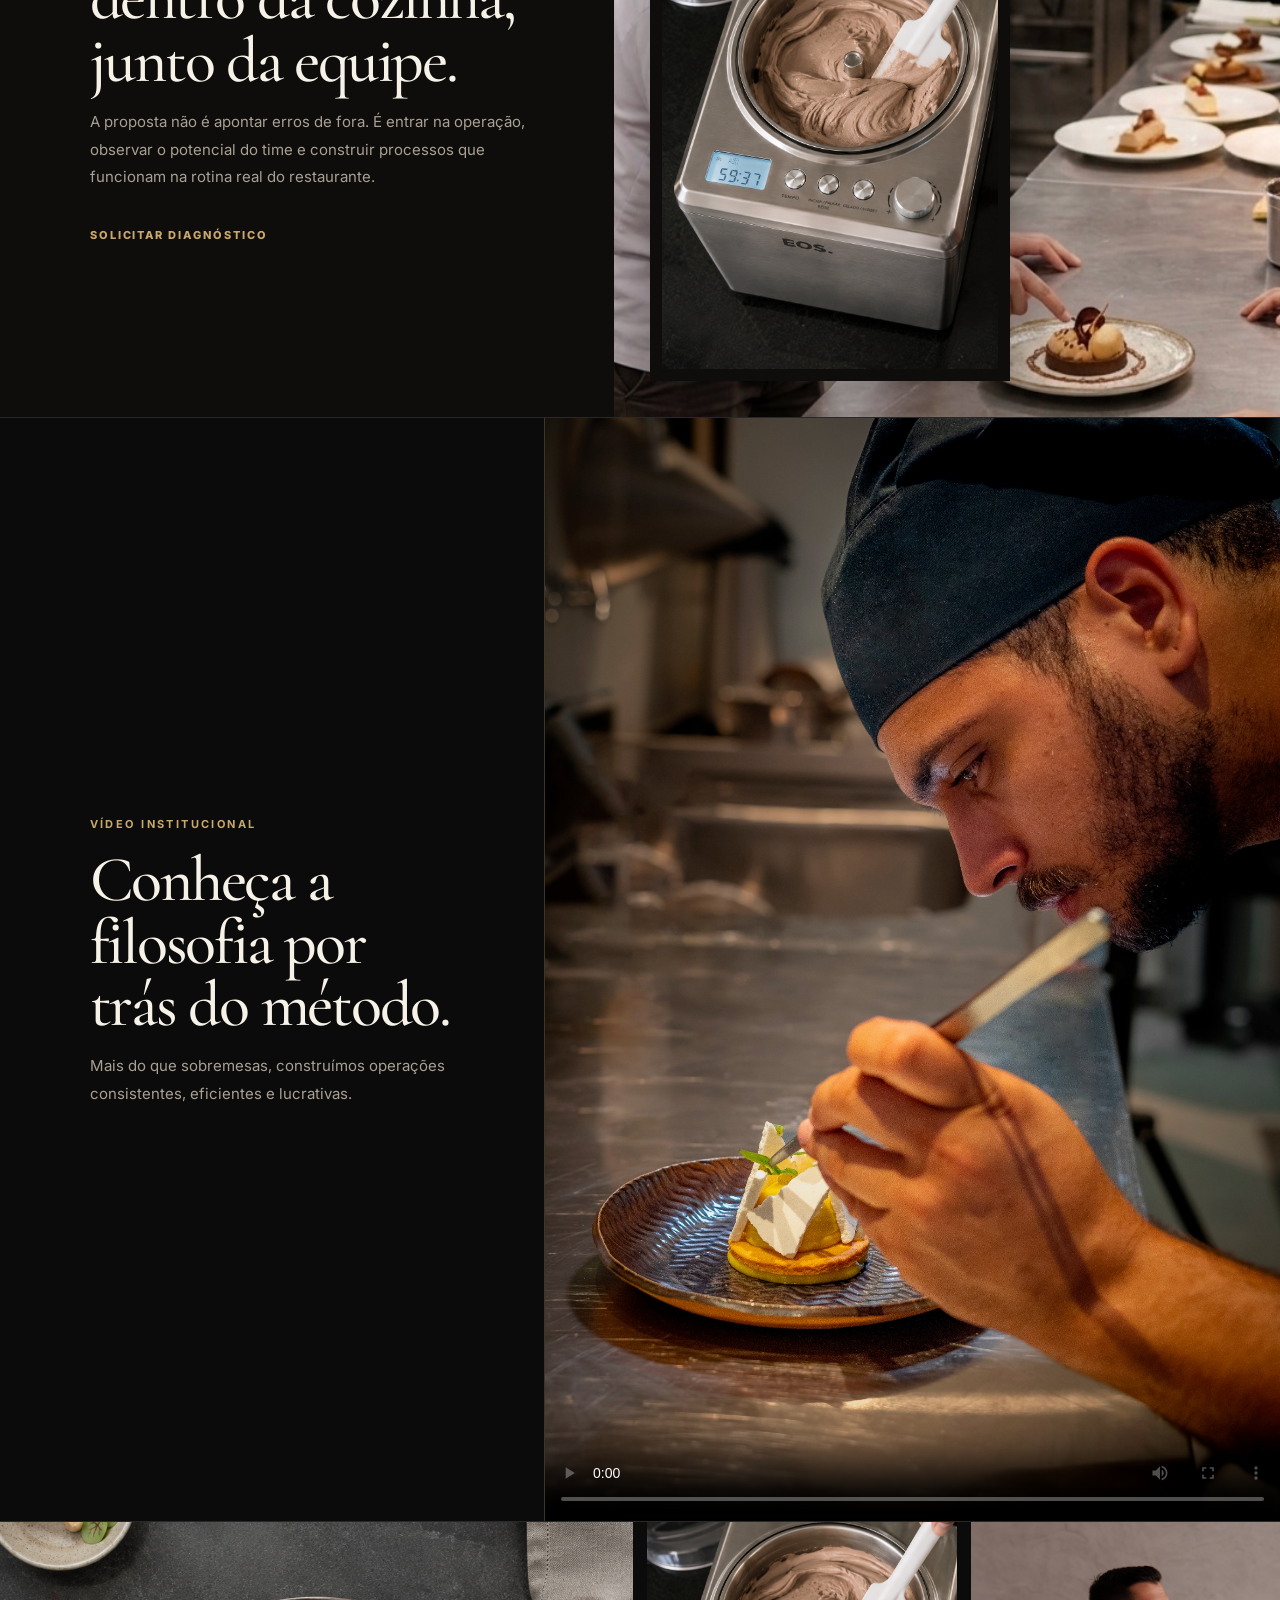
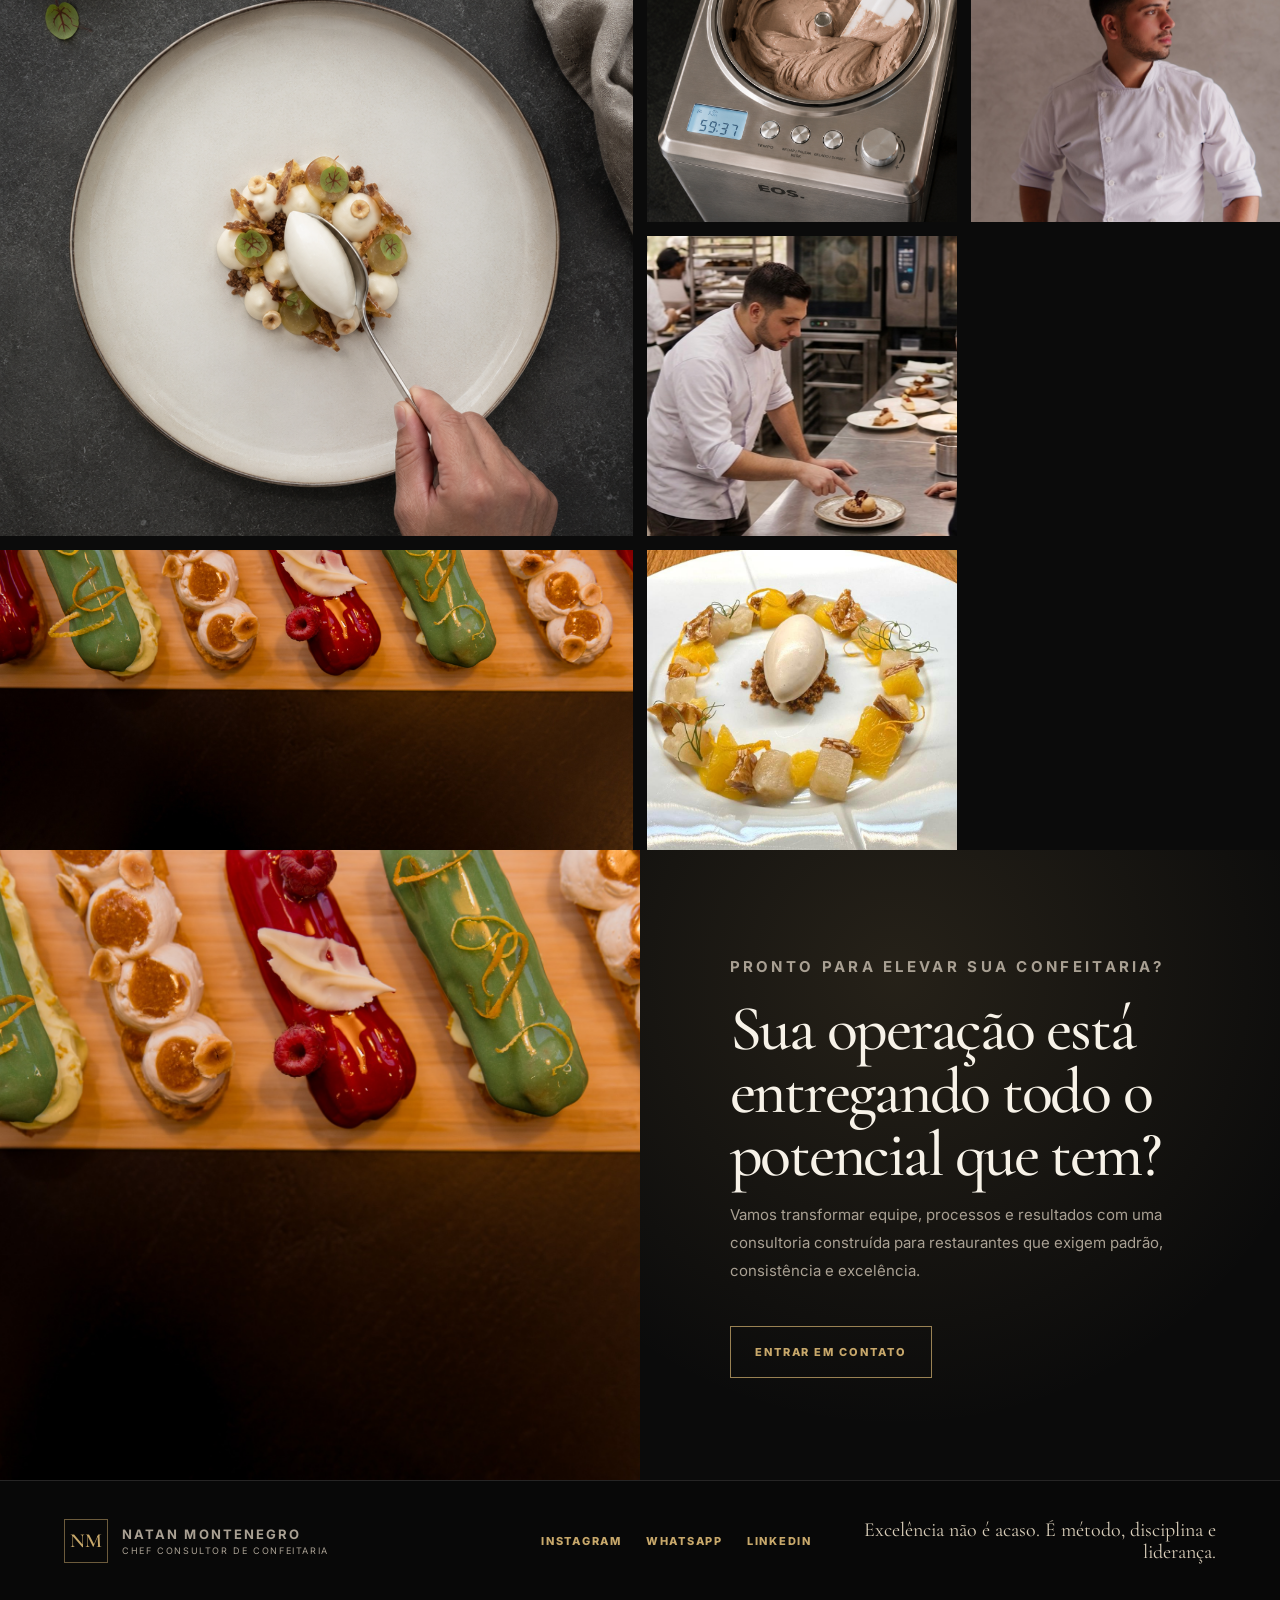
==== commit 250b91ae: "mudanças" ====
--- a/index.html
+++ b/index.html
@@ -1,15 +1,20 @@
 <!DOCTYPE html>
 <html lang="pt-BR">
+
 <head>
   <meta charset="UTF-8" />
   <meta name="viewport" content="width=device-width, initial-scale=1.0" />
-  <meta name="description" content="Natan Montenegro — Chef Consultor de Confeitaria para restaurantes Fine Dining. Consultoria em processos, equipes e rentabilidade para operações gastronômicas de alta performance." />
+  <meta name="description"
+    content="Natan Montenegro — Chef Consultor de Confeitaria para restaurantes Fine Dining. Consultoria em processos, equipes e rentabilidade para operações gastronômicas de alta performance." />
   <title>Natan Montenegro | Chef Consultor de Confeitaria</title>
   <link rel="preconnect" href="https://fonts.googleapis.com">
   <link rel="preconnect" href="https://fonts.gstatic.com" crossorigin>
-  <link href="https://fonts.googleapis.com/css2?family=Cormorant+Garamond:wght@400;500;600&family=Inter:wght@400;500;600;700&display=swap" rel="stylesheet">
+  <link
+    href="https://fonts.googleapis.com/css2?family=Cormorant+Garamond:wght@400;500;600&family=Inter:wght@400;500;600;700&display=swap"
+    rel="stylesheet">
   <link rel="stylesheet" href="styles.css" />
 </head>
+
 <body>
   <div class="grain" aria-hidden="true"></div>
   <div class="cursor-glow" aria-hidden="true"></div>
@@ -51,7 +56,8 @@
       </div>
 
       <figure class="hero-media reveal" aria-label="Chef finalizando sobremesa">
-        <img src="assets/chef-retrato-horizontal.jpeg" alt="Chef finalizando uma sobremesa em cozinha profissional" />
+        <img src="assets/chef-finalizando-sobremesa.jpeg"
+          alt="Chef finalizando uma sobremesa em cozinha profissional" />
         <figcaption>Precisão técnica aplicada à operação.</figcaption>
       </figure>
     </section>
@@ -71,10 +77,12 @@
         <p class="eyebrow">Sobre o Chef</p>
         <h2>Exigência, técnica e visão de operação.</h2>
         <p>
-          Natan Montenegro construiu sua trajetória em resorts, restaurantes Fine Dining e operações gastronômicas de alto padrão.
-        </p>
-        <p>
-          Sua consultoria desenvolve equipes, estrutura processos e transforma a confeitaria em uma área mais consistente, eficiente e lucrativa dentro do restaurante.
+          Natan Montenegro construiu sua trajetória em resorts, restaurantes Fine Dining e operações gastronômicas de
+          alto padrão.
+        </p>
+        <p>
+          Sua consultoria desenvolve equipes, estrutura processos e transforma a confeitaria em uma área mais
+          consistente, eficiente e lucrativa dentro do restaurante.
         </p>
       </div>
     </section>
@@ -110,54 +118,59 @@
         <p class="eyebrow">Na prática</p>
         <h2>Consultoria dentro da cozinha, junto da equipe.</h2>
         <p>
-          A proposta não é apontar erros de fora. É entrar na operação, observar o potencial do time e construir processos que funcionam na rotina real do restaurante.
+          A proposta não é apontar erros de fora. É entrar na operação, observar o potencial do time e construir
+          processos que funcionam na rotina real do restaurante.
         </p>
         <a class="text-link" href="#contato">Solicitar diagnóstico</a>
       </div>
       <div class="experience-stack reveal">
-        <img class="stack-main" src="assets/consultoria-cozinha.png" alt="Chef orientando equipe em cozinha profissional" />
-        <img class="stack-float" src="assets/producao-gelato.png" alt="Produção de gelato em equipamento profissional" />
-      </div>
-    </section>
-
-    <section class="video-section">
-      <div class="video-copy reveal">
-        <p class="eyebrow">Vídeo institucional</p>
-        <h2>Conheça a filosofia por trás do método.</h2>
-        <p>Mais do que sobremesas, construímos operações consistentes, eficientes e lucrativas.</p>
-      </div>
-      <button class="video-card reveal" id="videoButton" aria-label="Assistir vídeo institucional">
-        <img src="assets/prato-finalizacao-topo.png" alt="Sobremesa sendo finalizada em prato Fine Dining" />
-        <span class="play-button">▶</span>
-      </button>
-    </section>
-
-    <section class="gallery" id="galeria">
-      <div class="section-heading reveal">
-        <p class="eyebrow">Galeria</p>
-        <h2>Receitas, técnica e operação.</h2>
-      </div>
-
-      <div class="gallery-grid">
-        <button class="gallery-item large reveal" data-img="assets/prato-finalizacao-topo.png" aria-label="Abrir imagem da sobremesa finalizada">
-          <img src="assets/prato-finalizacao-topo.png" alt="Sobremesa Fine Dining sendo finalizada" />
-        </button>
-        <button class="gallery-item reveal" data-img="assets/producao-gelato.png" aria-label="Abrir imagem de produção de gelato">
-          <img src="assets/producao-gelato.png" alt="Produção de gelato" />
-        </button>
-        <button class="gallery-item reveal" data-img="assets/chef-retrato-horizontal.jpeg" aria-label="Abrir retrato do chef">
-          <img src="assets/chef-retrato-horizontal.jpeg" alt="Retrato do Chef Natan Montenegro" />
-        </button>
-        <button class="gallery-item reveal" data-img="assets/consultoria-cozinha.png" aria-label="Abrir imagem da consultoria em cozinha">
-          <img src="assets/consultoria-cozinha.png" alt="Consultoria em cozinha profissional" />
-        </button>
-        <button class="gallery-item wide reveal" data-img="assets/eclairs-autorais.jpeg" aria-label="Abrir imagem de éclairs autorais">
-          <img src="assets/eclairs-autorais.jpeg" alt="Éclairs autorais" />
-        </button>
-        <button class="gallery-item reveal" data-img="assets/sobremesa-fine-dining.jpeg" aria-label="Abrir imagem de sobremesa Fine Dining">
-          <img src="assets/sobremesa-fine-dining.jpeg" alt="Sobremesa Fine Dining com frutas cítricas" />
-        </button>
-      </div>
+        <img class="stack-main" src="assets/consultoria-cozinha.png"
+          alt="Chef orientando equipe em cozinha profissional" />
+        <img class="stack-float" src="assets/producao-gelato.png"
+          alt="Produção de gelato em equipamento profissional" />
+      </div>
+    </section>
+
+<section class="video-section" id="video">
+  <div class="video-copy reveal">
+    <p class="eyebrow">Vídeo institucional</p>
+    <h2>Conheça a filosofia por trás do método.</h2>
+    <p>Mais do que sobremesas, construímos operações consistentes, eficientes e lucrativas.</p>
+  </div>
+
+  <div class="video-card reveal">
+    <video controls preload="metadata" playsinline poster="assets/chef-finalizando-sobremesa.jpeg">
+      <source src="assets/IMG_3322.MP4" type="video/mp4" />
+      Seu navegador não suporta a reprodução deste vídeo.
+    </video>
+  </div>
+</section>
+    <div class="gallery-grid">
+      <button class="gallery-item large reveal" data-img="assets/prato-finalizacao-topo.png"
+        aria-label="Abrir imagem da sobremesa finalizada">
+        <img src="assets/prato-finalizacao-topo.png" alt="Sobremesa Fine Dining sendo finalizada" />
+      </button>
+      <button class="gallery-item reveal" data-img="assets/producao-gelato.png"
+        aria-label="Abrir imagem de produção de gelato">
+        <img src="assets/producao-gelato.png" alt="Produção de gelato" />
+      </button>
+      <button class="gallery-item reveal" data-img="assets/chef-retrato-horizontal.jpeg"
+        aria-label="Abrir retrato do chef">
+        <img src="assets/chef-retrato-horizontal.jpeg" alt="Retrato do Chef Natan Montenegro" />
+      </button>
+      <button class="gallery-item reveal" data-img="assets/consultoria-cozinha.png"
+        aria-label="Abrir imagem da consultoria em cozinha">
+        <img src="assets/consultoria-cozinha.png" alt="Consultoria em cozinha profissional" />
+      </button>
+      <button class="gallery-item wide reveal" data-img="assets/eclairs-autorais.jpeg"
+        aria-label="Abrir imagem de éclairs autorais">
+        <img src="assets/eclairs-autorais.jpeg" alt="Éclairs autorais" />
+      </button>
+      <button class="gallery-item reveal" data-img="assets/sobremesa-fine-dining.jpeg"
+        aria-label="Abrir imagem de sobremesa Fine Dining">
+        <img src="assets/sobremesa-fine-dining.jpeg" alt="Sobremesa Fine Dining com frutas cítricas" />
+      </button>
+    </div>
     </section>
 
     <section class="final-cta" id="contato">
@@ -168,9 +181,11 @@
         <p class="eyebrow">Pronto para elevar sua confeitaria?</p>
         <h2>Sua operação está entregando todo o potencial que tem?</h2>
         <p>
-          Vamos transformar equipe, processos e resultados com uma consultoria construída para restaurantes que exigem padrão, consistência e excelência.
-        </p>
-        <a class="btn btn-primary" href="https://wa.me/5522998145473" target="_blank" rel="noopener">Entrar em contato</a>
+          Vamos transformar equipe, processos e resultados com uma consultoria construída para restaurantes que exigem
+          padrão, consistência e excelência.
+        </p>
+        <a class="btn btn-primary" href="https://wa.me/5522998145473" target="_blank" rel="noopener">Entrar em
+          contato</a>
       </div>
     </section>
   </main>
@@ -198,4 +213,5 @@
 
   <script src="script.js"></script>
 </body>
-</html>
+
+</html>
--- a/styles.css
+++ b/styles.css
@@ -12,8 +12,14 @@
   --ease: cubic-bezier(.2,.8,.2,1);
 }
 
-* { box-sizing: border-box; }
-html { scroll-behavior: smooth; }
+* {
+  box-sizing: border-box;
+}
+
+html {
+  scroll-behavior: smooth;
+}
+
 body {
   margin: 0;
   min-height: 100vh;
@@ -23,10 +29,25 @@
   overflow-x: hidden;
 }
 
-body.no-scroll { overflow: hidden; }
-img { display: block; max-width: 100%; height: auto; }
-a { color: inherit; text-decoration: none; }
-button { font: inherit; color: inherit; }
+body.no-scroll {
+  overflow: hidden;
+}
+
+img {
+  display: block;
+  max-width: 100%;
+  height: auto;
+}
+
+a {
+  color: inherit;
+  text-decoration: none;
+}
+
+button {
+  font: inherit;
+  color: inherit;
+}
 
 .grain {
   pointer-events: none;
@@ -67,6 +88,7 @@
   z-index: 999;
   transition: background .35s var(--ease), height .35s var(--ease), border-color .35s var(--ease);
 }
+
 .site-header.scrolled {
   height: 72px;
   background: rgba(9, 9, 9, .78);
@@ -80,6 +102,7 @@
   gap: 14px;
   letter-spacing: .03em;
 }
+
 .brand-mark {
   width: 44px;
   height: 44px;
@@ -91,12 +114,18 @@
   font-size: 20px;
   font-weight: 600;
 }
-.brand-text { display: grid; gap: 3px; }
+
+.brand-text {
+  display: grid;
+  gap: 3px;
+}
+
 .brand-text strong {
   font-size: 13px;
   text-transform: uppercase;
   letter-spacing: .16em;
 }
+
 .brand-text small {
   color: var(--muted);
   font-size: 9px;
@@ -113,8 +142,17 @@
   letter-spacing: .18em;
   text-transform: uppercase;
 }
-.nav a { color: rgba(247,242,232,.78); transition: color .25s ease; }
-.nav a:hover, .nav a.active { color: var(--gold); }
+
+.nav a {
+  color: rgba(247,242,232,.78);
+  transition: color .25s ease;
+}
+
+.nav a:hover,
+.nav a.active {
+  color: var(--gold);
+}
+
 .nav-cta {
   padding: 14px 18px;
   border: 1px solid rgba(200,168,107,.75);
@@ -129,6 +167,7 @@
   background: transparent;
   position: relative;
 }
+
 .menu-toggle span {
   position: absolute;
   left: 12px;
@@ -137,10 +176,24 @@
   background: var(--offwhite);
   transition: transform .3s ease, top .3s ease;
 }
-.menu-toggle span:first-child { top: 17px; }
-.menu-toggle span:last-child { top: 25px; }
-.menu-toggle.open span:first-child { top: 21px; transform: rotate(45deg); }
-.menu-toggle.open span:last-child { top: 21px; transform: rotate(-45deg); }
+
+.menu-toggle span:first-child {
+  top: 17px;
+}
+
+.menu-toggle span:last-child {
+  top: 25px;
+}
+
+.menu-toggle.open span:first-child {
+  top: 21px;
+  transform: rotate(45deg);
+}
+
+.menu-toggle.open span:last-child {
+  top: 21px;
+  transform: rotate(-45deg);
+}
 
 .hero {
   min-height: 100vh;
@@ -152,6 +205,7 @@
   padding: 130px clamp(20px, 5vw, 72px) 78px;
   overflow: hidden;
 }
+
 .hero::before {
   content: "";
   position: absolute;
@@ -161,7 +215,13 @@
     linear-gradient(90deg, rgba(11,11,11,1) 0%, rgba(11,11,11,.95) 38%, rgba(11,11,11,.38) 100%);
   z-index: 1;
 }
-.hero-copy, .hero-media { position: relative; z-index: 2; }
+
+.hero-copy,
+.hero-media {
+  position: relative;
+  z-index: 2;
+}
+
 .eyebrow {
   margin: 0 0 18px;
   color: var(--gold);
@@ -170,21 +230,27 @@
   letter-spacing: .22em;
   text-transform: uppercase;
 }
-h1, h2, h3 {
+
+h1,
+h2,
+h3 {
   font-family: "Cormorant Garamond", Georgia, serif;
   font-weight: 500;
   letter-spacing: -.035em;
 }
+
 h1 {
   max-width: 760px;
   margin: 0;
   font-size: clamp(52px, 7.2vw, 104px);
   line-height: .91;
 }
+
 h1 em {
   color: var(--gold);
   font-style: italic;
 }
+
 .lead {
   max-width: 540px;
   margin: 30px 0 0;
@@ -192,7 +258,14 @@
   font-size: clamp(16px, 1.3vw, 20px);
   line-height: 1.8;
 }
-.hero-actions { display: flex; gap: 14px; flex-wrap: wrap; margin-top: 38px; }
+
+.hero-actions {
+  display: flex;
+  gap: 14px;
+  flex-wrap: wrap;
+  margin-top: 38px;
+}
+
 .btn {
   display: inline-flex;
   align-items: center;
@@ -208,10 +281,25 @@
   letter-spacing: .18em;
   transition: transform .3s var(--ease), background .3s ease, color .3s ease, border-color .3s ease;
 }
-.btn:hover { transform: translateY(-3px); }
-.btn-primary:hover { background: var(--gold); color: var(--black); }
-.btn-ghost { border-color: rgba(248,242,232,.2); color: var(--offwhite); }
-.btn-ghost:hover { border-color: var(--gold); color: var(--gold); }
+
+.btn:hover {
+  transform: translateY(-3px);
+}
+
+.btn-primary:hover {
+  background: var(--gold);
+  color: var(--black);
+}
+
+.btn-ghost {
+  border-color: rgba(248,242,232,.2);
+  color: var(--offwhite);
+}
+
+.btn-ghost:hover {
+  border-color: var(--gold);
+  color: var(--gold);
+}
 
 .hero-media {
   margin: 0;
@@ -222,12 +310,14 @@
   border: 1px solid rgba(248,242,232,.12);
   box-shadow: 0 40px 120px rgba(0,0,0,.55);
 }
+
 .hero-media img {
   width: 100%;
   height: 100%;
   object-fit: cover;
   object-position: center 42%;
 }
+
 .hero-media::after {
   content: "";
   position: absolute;
@@ -235,6 +325,7 @@
   background: linear-gradient(180deg, rgba(0,0,0,0), rgba(0,0,0,.24));
   pointer-events: none;
 }
+
 .hero-media figcaption {
   position: absolute;
   left: 22px;
@@ -253,6 +344,7 @@
   border-bottom: 1px solid var(--line);
   background: #0d0d0c;
 }
+
 .strip-item {
   padding: 28px clamp(18px, 3vw, 42px);
   border-right: 1px solid var(--line);
@@ -260,6 +352,7 @@
   font-family: "Cormorant Garamond", Georgia, serif;
   font-size: clamp(22px, 2vw, 32px);
 }
+
 .strip-item span {
   display: block;
   margin-bottom: 12px;
@@ -268,16 +361,32 @@
   letter-spacing: .2em;
 }
 
-section { position: relative; }
+section {
+  position: relative;
+}
+
 .section-grid {
   max-width: none;
   display: grid;
   grid-template-columns: 1fr 1fr;
   min-height: 720px;
 }
-.section-grid.reverse { grid-template-columns: .96fr 1.04fr; }
-.about { background: var(--offwhite); color: var(--black); }
-.about-media, .experience-stack, .final-image { overflow: hidden; }
+
+.section-grid.reverse {
+  grid-template-columns: .96fr 1.04fr;
+}
+
+.about {
+  background: var(--offwhite);
+  color: var(--black);
+}
+
+.about-media,
+.experience-stack,
+.final-image {
+  overflow: hidden;
+}
+
 .about-media img {
   width: 100%;
   height: 100%;
@@ -285,25 +394,41 @@
   object-fit: cover;
   object-position: 42% center;
 }
+
 .section-copy {
   display: flex;
   flex-direction: column;
   justify-content: center;
   padding: clamp(64px, 8vw, 120px) clamp(28px, 7vw, 110px);
 }
-.section-copy h2, .section-heading h2, .video-copy h2, .final-copy h2 {
+
+.section-copy h2,
+.section-heading h2,
+.video-copy h2,
+.final-copy h2 {
   margin: 0;
   font-size: clamp(42px, 5vw, 72px);
   line-height: .98;
 }
-.section-copy p:not(.eyebrow), .section-heading p:not(.eyebrow), .video-copy p:not(.eyebrow), .final-copy p {
+
+.section-copy p:not(.eyebrow),
+.section-heading p:not(.eyebrow),
+.video-copy p:not(.eyebrow),
+.final-copy p {
   max-width: 590px;
   color: var(--muted);
   line-height: 1.85;
   font-size: 15px;
 }
-.about .section-copy p:not(.eyebrow) { color: #514d45; }
-.about .eyebrow { color: var(--gold-dark); }
+
+.about .section-copy p:not(.eyebrow) {
+  color: #514d45;
+}
+
+.about .eyebrow {
+  color: var(--gold-dark);
+}
+
 .text-link {
   margin-top: 22px;
   color: var(--gold);
@@ -317,12 +442,17 @@
   padding: clamp(84px, 9vw, 140px) clamp(20px, 5vw, 72px);
   background: radial-gradient(circle at top center, rgba(200,168,107,.12), transparent 38%), #0b0b0b;
 }
+
 .section-heading {
   max-width: var(--max);
   margin: 0 auto clamp(42px, 6vw, 76px);
   text-align: center;
 }
-.section-heading p:not(.eyebrow) { margin: 18px auto 0; }
+
+.section-heading p:not(.eyebrow) {
+  margin: 18px auto 0;
+}
+
 .method-cards {
   max-width: var(--max);
   margin: 0 auto;
@@ -331,23 +461,59 @@
   border-top: 1px solid var(--line);
   border-bottom: 1px solid var(--line);
 }
+
 .method-card {
   padding: clamp(34px, 4vw, 58px);
   border-right: 1px solid var(--line);
   min-height: 330px;
   transition: background .35s ease, transform .35s var(--ease);
 }
-.method-card:last-child { border-right: 0; }
-.method-card:hover { background: rgba(248,242,232,.035); transform: translateY(-8px); }
-.method-card span { color: var(--gold); font-size: 11px; font-weight: 800; letter-spacing: .2em; }
-.method-card h3 { margin: 48px 0 18px; font-size: clamp(28px, 2.6vw, 42px); line-height: 1.02; }
-.method-card p { color: var(--muted); line-height: 1.8; margin: 0; }
-
-.experience { background: #0e0d0c; }
-.experience-stack { position: relative; min-height: 720px; }
+
+.method-card:last-child {
+  border-right: 0;
+}
+
+.method-card:hover {
+  background: rgba(248,242,232,.035);
+  transform: translateY(-8px);
+}
+
+.method-card span {
+  color: var(--gold);
+  font-size: 11px;
+  font-weight: 800;
+  letter-spacing: .2em;
+}
+
+.method-card h3 {
+  margin: 48px 0 18px;
+  font-size: clamp(28px, 2.6vw, 42px);
+  line-height: 1.02;
+}
+
+.method-card p {
+  color: var(--muted);
+  line-height: 1.8;
+  margin: 0;
+}
+
+.experience {
+  background: #0e0d0c;
+}
+
+.experience-stack {
+  position: relative;
+  min-height: 720px;
+}
+
 .experience-stack .stack-main {
-  width: 100%; height: 100%; min-height: 720px; object-fit: cover; object-position: center;
-}
+  width: 100%;
+  height: 100%;
+  min-height: 720px;
+  object-fit: cover;
+  object-position: center;
+}
+
 .stack-float {
   position: absolute;
   left: 36px;
@@ -358,6 +524,8 @@
   object-fit: cover;
 }
 
+/* VÍDEO INSTITUCIONAL */
+
 .video-section {
   min-height: 720px;
   display: grid;
@@ -367,43 +535,46 @@
   border-top: 1px solid var(--line);
   border-bottom: 1px solid var(--line);
 }
+
 .video-copy {
   padding: clamp(64px, 8vw, 120px) clamp(28px, 7vw, 110px);
   display: flex;
   flex-direction: column;
   justify-content: center;
 }
+
 .video-card {
   position: relative;
-  padding: 0;
-  border: 0;
-  background: transparent;
-  cursor: pointer;
+  width: 100%;
+  min-height: 720px;
   overflow: hidden;
-}
-.video-card img { width: 100%; height: 100%; object-fit: cover; object-position: center; transition: transform .8s var(--ease); }
-.video-card::after {
-  content: ""; position: absolute; inset: 0;
-  background: linear-gradient(90deg, rgba(11,11,11,.35), rgba(11,11,11,.05));
-}
-.video-card:hover img { transform: scale(1.03); }
-.play-button {
-  position: absolute;
-  left: 50%; top: 50%; transform: translate(-50%, -50%);
-  z-index: 2; width: 88px; height: 88px; border-radius: 99px;
-  display: grid; place-items: center; border: 1px solid rgba(200,168,107,.8);
-  color: var(--gold); background: rgba(0,0,0,.28); backdrop-filter: blur(8px);
-  transition: background .25s ease, color .25s ease, transform .25s ease;
-}
-.video-card:hover .play-button { background: var(--gold); color: var(--black); transform: translate(-50%, -50%) scale(1.08); }
+  border-left: 1px solid rgba(200, 168, 107, 0.25);
+  background: #0f0f0f;
+}
+
+.video-card video {
+  width: 100%;
+  height: 100%;
+  min-height: 720px;
+  display: block;
+  object-fit: cover;
+  background: #0f0f0f;
+}
 
 .gallery {
   padding: clamp(84px, 9vw, 130px) clamp(20px, 5vw, 72px);
   background: var(--offwhite);
   color: var(--black);
 }
-.gallery .eyebrow { color: var(--gold-dark); }
-.gallery .section-heading p { color: #514d45; }
+
+.gallery .eyebrow {
+  color: var(--gold-dark);
+}
+
+.gallery .section-heading p {
+  color: #514d45;
+}
+
 .gallery-grid {
   display: grid;
   max-width: 1380px;
@@ -412,6 +583,7 @@
   grid-auto-rows: 300px;
   gap: 14px;
 }
+
 .gallery-item {
   position: relative;
   padding: 0;
@@ -420,20 +592,48 @@
   overflow: hidden;
   cursor: zoom-in;
 }
-.gallery-item.large { grid-column: span 2; grid-row: span 2; }
-.gallery-item.wide { grid-column: span 2; }
-.gallery-item img { width: 100%; height: 100%; object-fit: cover; object-position: center; transition: transform .65s var(--ease); }
-.gallery-item:hover img { transform: scale(1.04); }
+
+.gallery-item.large {
+  grid-column: span 2;
+  grid-row: span 2;
+}
+
+.gallery-item.wide {
+  grid-column: span 2;
+}
+
+.gallery-item img {
+  width: 100%;
+  height: 100%;
+  object-fit: cover;
+  object-position: center;
+  transition: transform .65s var(--ease);
+}
+
+.gallery-item:hover img {
+  transform: scale(1.04);
+}
+
 .gallery-item::after {
   content: "Ver imagem";
-  position: absolute; inset: auto 16px 16px auto;
+  position: absolute;
+  inset: auto 16px 16px auto;
   padding: 8px 10px;
   background: rgba(11,11,11,.72);
   color: var(--offwhite);
-  font-size: 10px; font-weight: 800; letter-spacing: .14em; text-transform: uppercase;
-  opacity: 0; transform: translateY(8px); transition: .3s ease;
-}
-.gallery-item:hover::after { opacity: 1; transform: translateY(0); }
+  font-size: 10px;
+  font-weight: 800;
+  letter-spacing: .14em;
+  text-transform: uppercase;
+  opacity: 0;
+  transform: translateY(8px);
+  transition: .3s ease;
+}
+
+.gallery-item:hover::after {
+  opacity: 1;
+  transform: translateY(0);
+}
 
 .final-cta {
   display: grid;
@@ -441,7 +641,15 @@
   min-height: 620px;
   background: radial-gradient(circle at 70% 20%, rgba(200,168,107,.14), transparent 44%), #0b0b0b;
 }
-.final-image img { width: 100%; height: 100%; min-height: 620px; object-fit: cover; object-position: center top; }
+
+.final-image img {
+  width: 100%;
+  height: 100%;
+  min-height: 620px;
+  object-fit: cover;
+  object-position: center top;
+}
+
 .final-copy {
   padding: clamp(64px, 8vw, 120px) clamp(28px, 7vw, 110px);
   display: flex;
@@ -449,7 +657,10 @@
   justify-content: center;
   align-items: flex-start;
 }
-.final-copy .btn { margin-top: 26px; }
+
+.final-copy .btn {
+  margin-top: 26px;
+}
 
 .footer {
   padding: 38px clamp(20px, 5vw, 72px);
@@ -462,15 +673,37 @@
   color: var(--muted);
   font-size: 13px;
 }
-.footer-links { display: flex; justify-content: center; gap: 24px; color: var(--gold); font-size: 11px; text-transform: uppercase; letter-spacing: .16em; font-weight: 800; }
-.footer p { margin: 0; text-align: right; color: var(--cream); font-family: "Cormorant Garamond", Georgia, serif; font-size: 20px; line-height: 1.1; }
+
+.footer-links {
+  display: flex;
+  justify-content: center;
+  gap: 24px;
+  color: var(--gold);
+  font-size: 11px;
+  text-transform: uppercase;
+  letter-spacing: .16em;
+  font-weight: 800;
+}
+
+.footer p {
+  margin: 0;
+  text-align: right;
+  color: var(--cream);
+  font-family: "Cormorant Garamond", Georgia, serif;
+  font-size: 20px;
+  line-height: 1.1;
+}
 
 .reveal {
   opacity: 0;
   transform: translateY(34px);
   transition: opacity .9s var(--ease), transform .9s var(--ease);
 }
-.reveal.active { opacity: 1; transform: translateY(0); }
+
+.reveal.active {
+  opacity: 1;
+  transform: translateY(0);
+}
 
 .image-modal {
   width: min(92vw, 1180px);
@@ -480,16 +713,37 @@
   background: rgba(8,8,8,.94);
   backdrop-filter: blur(16px);
 }
-.image-modal::backdrop { background: rgba(0,0,0,.78); }
-.image-modal img { width: 100%; height: 100%; object-fit: contain; }
+
+.image-modal::backdrop {
+  background: rgba(0,0,0,.78);
+}
+
+.image-modal img {
+  width: 100%;
+  height: 100%;
+  object-fit: contain;
+}
+
 .modal-close {
-  position: absolute; top: 12px; right: 12px; z-index: 2;
-  width: 42px; height: 42px; border: 1px solid rgba(248,242,232,.22);
-  background: rgba(0,0,0,.5); color: var(--offwhite); font-size: 28px; cursor: pointer;
+  position: absolute;
+  top: 12px;
+  right: 12px;
+  z-index: 2;
+  width: 42px;
+  height: 42px;
+  border: 1px solid rgba(248,242,232,.22);
+  background: rgba(0,0,0,.5);
+  color: var(--offwhite);
+  font-size: 28px;
+  cursor: pointer;
 }
 
 @media (max-width: 980px) {
-  .menu-toggle { display: block; z-index: 1001; }
+  .menu-toggle {
+    display: block;
+    z-index: 1001;
+  }
+
   .nav {
     position: fixed;
     inset: 0 0 auto 0;
@@ -502,45 +756,193 @@
     transform: translateY(-100%);
     transition: transform .42s var(--ease);
   }
-  .nav.open { transform: translateY(0); }
-  .hero { grid-template-columns: 1fr; padding-top: 118px; }
-  .hero::before { background: linear-gradient(180deg, rgba(11,11,11,.94), rgba(11,11,11,.72)); }
-  .hero-media { justify-self: stretch; width: 100%; max-height: 640px; }
-  .signature-strip { grid-template-columns: 1fr 1fr; }
-  .section-grid, .section-grid.reverse, .video-section, .final-cta { grid-template-columns: 1fr; }
-  .about-media img, .experience-stack .stack-main, .final-image img { min-height: 520px; }
-  .experience-stack { min-height: 520px; }
-  .stack-float { width: min(52vw, 330px); }
-  .video-section { min-height: auto; }
-  .video-card { min-height: 520px; }
-  .method-cards { grid-template-columns: 1fr; }
-  .method-card { border-right: 0; border-bottom: 1px solid var(--line); min-height: auto; }
-  .method-card:last-child { border-bottom: 0; }
-  .gallery-grid { grid-template-columns: 1fr 1fr; grid-auto-rows: 250px; }
-  .gallery-item.large, .gallery-item.wide { grid-column: span 2; }
-  .footer { grid-template-columns: 1fr; text-align: left; }
-  .footer-links { justify-content: flex-start; }
-  .footer p { text-align: left; }
+
+  .nav.open {
+    transform: translateY(0);
+  }
+
+  .hero {
+    grid-template-columns: 1fr;
+    padding-top: 118px;
+  }
+
+  .hero::before {
+    background: linear-gradient(180deg, rgba(11,11,11,.94), rgba(11,11,11,.72));
+  }
+
+  .hero-media {
+    justify-self: stretch;
+    width: 100%;
+    max-height: 640px;
+  }
+
+  .signature-strip {
+    grid-template-columns: 1fr 1fr;
+  }
+
+  .section-grid,
+  .section-grid.reverse,
+  .video-section,
+  .final-cta {
+    grid-template-columns: 1fr;
+  }
+
+  .about-media img,
+  .experience-stack .stack-main,
+  .final-image img {
+    min-height: 520px;
+  }
+
+  .experience-stack {
+    min-height: 520px;
+  }
+
+  .stack-float {
+    width: min(52vw, 330px);
+  }
+
+  .video-section {
+    min-height: auto;
+  }
+
+  .video-card,
+  .video-card video {
+    min-height: 520px;
+  }
+
+  .video-card {
+    border-left: 0;
+    border-top: 1px solid rgba(200, 168, 107, 0.25);
+  }
+
+  .method-cards {
+    grid-template-columns: 1fr;
+  }
+
+  .method-card {
+    border-right: 0;
+    border-bottom: 1px solid var(--line);
+    min-height: auto;
+  }
+
+  .method-card:last-child {
+    border-bottom: 0;
+  }
+
+  .gallery-grid {
+    grid-template-columns: 1fr 1fr;
+    grid-auto-rows: 250px;
+  }
+
+  .gallery-item.large,
+  .gallery-item.wide {
+    grid-column: span 2;
+  }
+
+  .footer {
+    grid-template-columns: 1fr;
+    text-align: left;
+  }
+
+  .footer-links {
+    justify-content: flex-start;
+  }
+
+  .footer p {
+    text-align: left;
+  }
 }
 
 @media (max-width: 620px) {
-  .site-header { height: 78px; }
-  .brand-mark { width: 38px; height: 38px; font-size: 17px; }
-  .brand-text strong { font-size: 11px; }
-  .brand-text small { display: none; }
-  h1 { font-size: clamp(44px, 14vw, 68px); }
-  .hero-actions { flex-direction: column; align-items: stretch; }
-  .btn { width: 100%; }
-  .hero-media { aspect-ratio: 4/5; }
-  .signature-strip { grid-template-columns: 1fr; }
-  .strip-item { border-right: 0; border-bottom: 1px solid var(--line); }
-  .section-copy, .video-copy, .final-copy { padding: 70px 20px; }
-  .section-copy h2, .section-heading h2, .video-copy h2, .final-copy h2 { font-size: clamp(38px, 12vw, 56px); }
-  .gallery { padding-left: 14px; padding-right: 14px; }
-  .gallery-grid { grid-template-columns: 1fr; grid-auto-rows: auto; }
-  .gallery-item, .gallery-item.large, .gallery-item.wide { grid-column: auto; grid-row: auto; }
-  .gallery-item img { height: auto; object-fit: contain; }
-  .gallery-item::after { display: none; }
-  .stack-float { display: none; }
-  .video-card { min-height: 360px; }
-}
+  .site-header {
+    height: 78px;
+  }
+
+  .brand-mark {
+    width: 38px;
+    height: 38px;
+    font-size: 17px;
+  }
+
+  .brand-text strong {
+    font-size: 11px;
+  }
+
+  .brand-text small {
+    display: none;
+  }
+
+  h1 {
+    font-size: clamp(44px, 14vw, 68px);
+  }
+
+  .hero-actions {
+    flex-direction: column;
+    align-items: stretch;
+  }
+
+  .btn {
+    width: 100%;
+  }
+
+  .hero-media {
+    aspect-ratio: 4/5;
+  }
+
+  .signature-strip {
+    grid-template-columns: 1fr;
+  }
+
+  .strip-item {
+    border-right: 0;
+    border-bottom: 1px solid var(--line);
+  }
+
+  .section-copy,
+  .video-copy,
+  .final-copy {
+    padding: 70px 20px;
+  }
+
+  .section-copy h2,
+  .section-heading h2,
+  .video-copy h2,
+  .final-copy h2 {
+    font-size: clamp(38px, 12vw, 56px);
+  }
+
+  .gallery {
+    padding-left: 14px;
+    padding-right: 14px;
+  }
+
+  .gallery-grid {
+    grid-template-columns: 1fr;
+    grid-auto-rows: auto;
+  }
+
+  .gallery-item,
+  .gallery-item.large,
+  .gallery-item.wide {
+    grid-column: auto;
+    grid-row: auto;
+  }
+
+  .gallery-item img {
+    height: auto;
+    object-fit: contain;
+  }
+
+  .gallery-item::after {
+    display: none;
+  }
+
+  .stack-float {
+    display: none;
+  }
+
+  .video-card,
+  .video-card video {
+    min-height: 360px;
+  }
+}
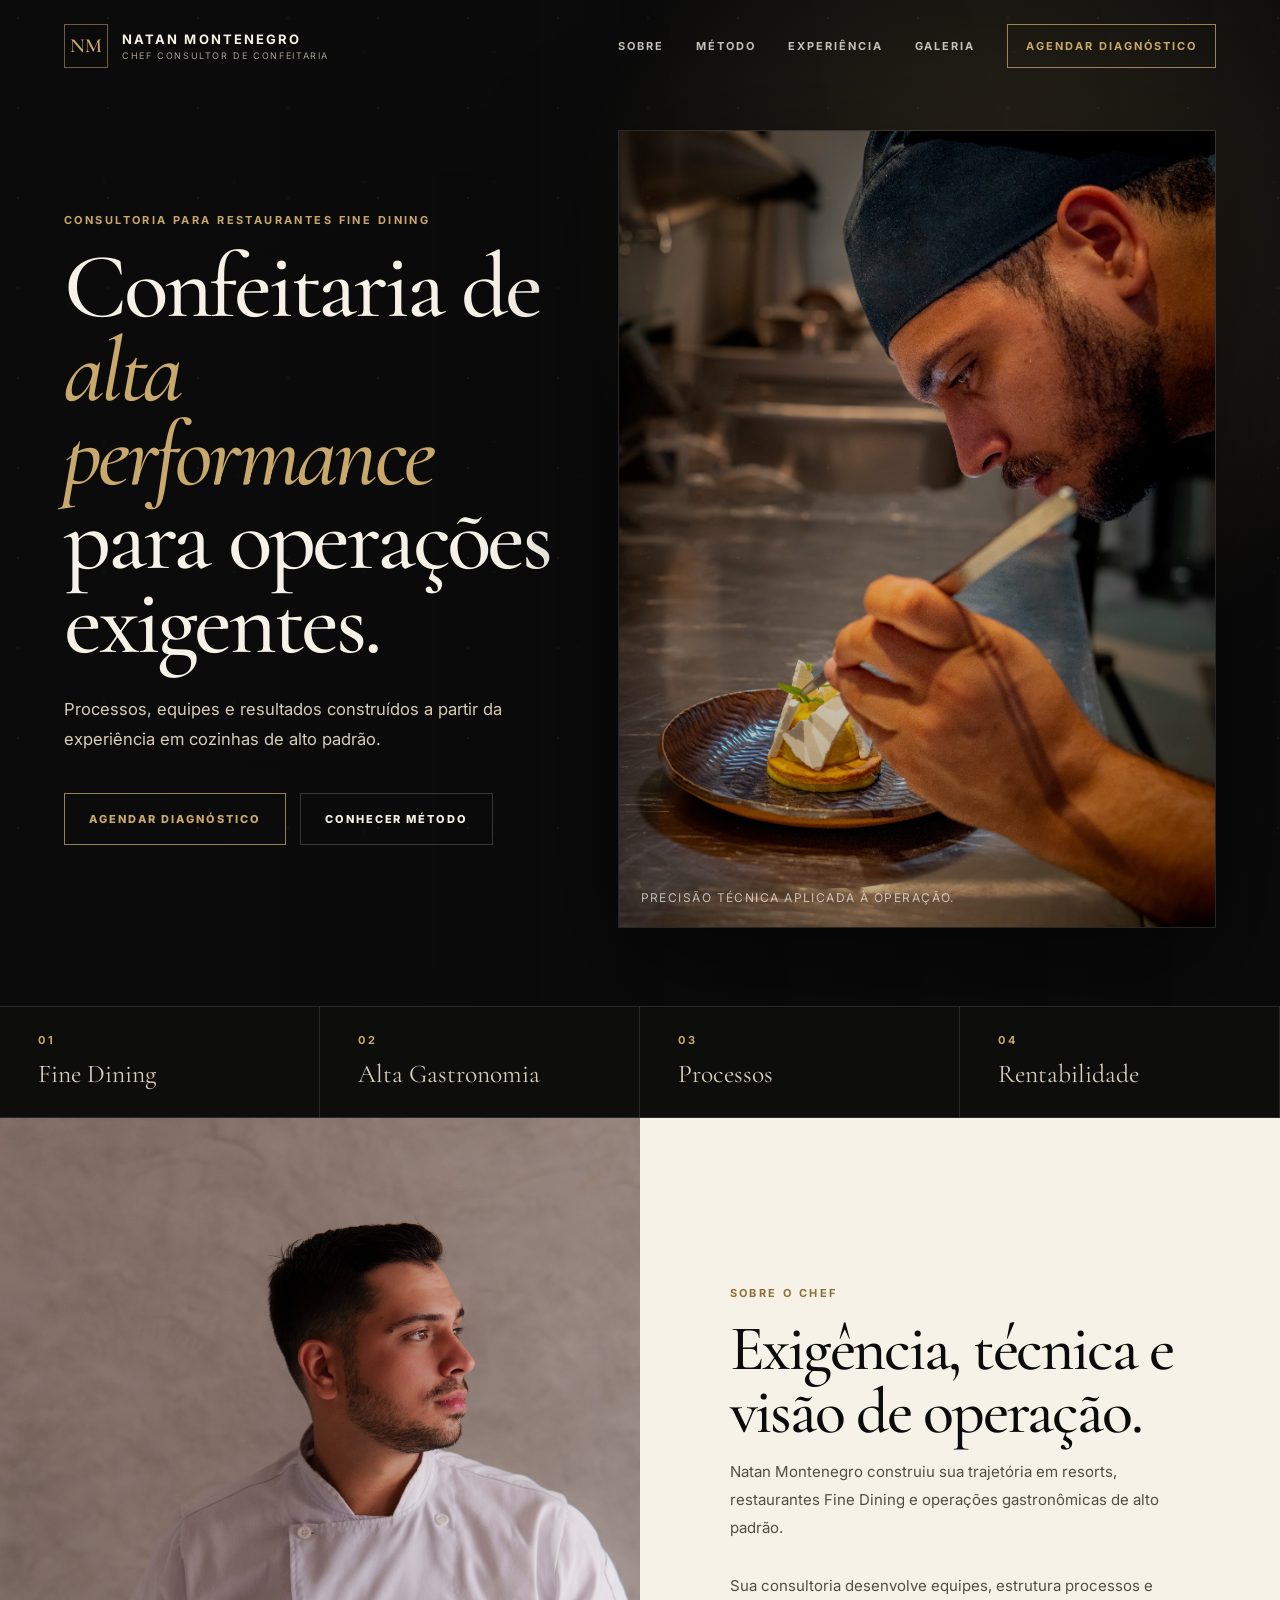
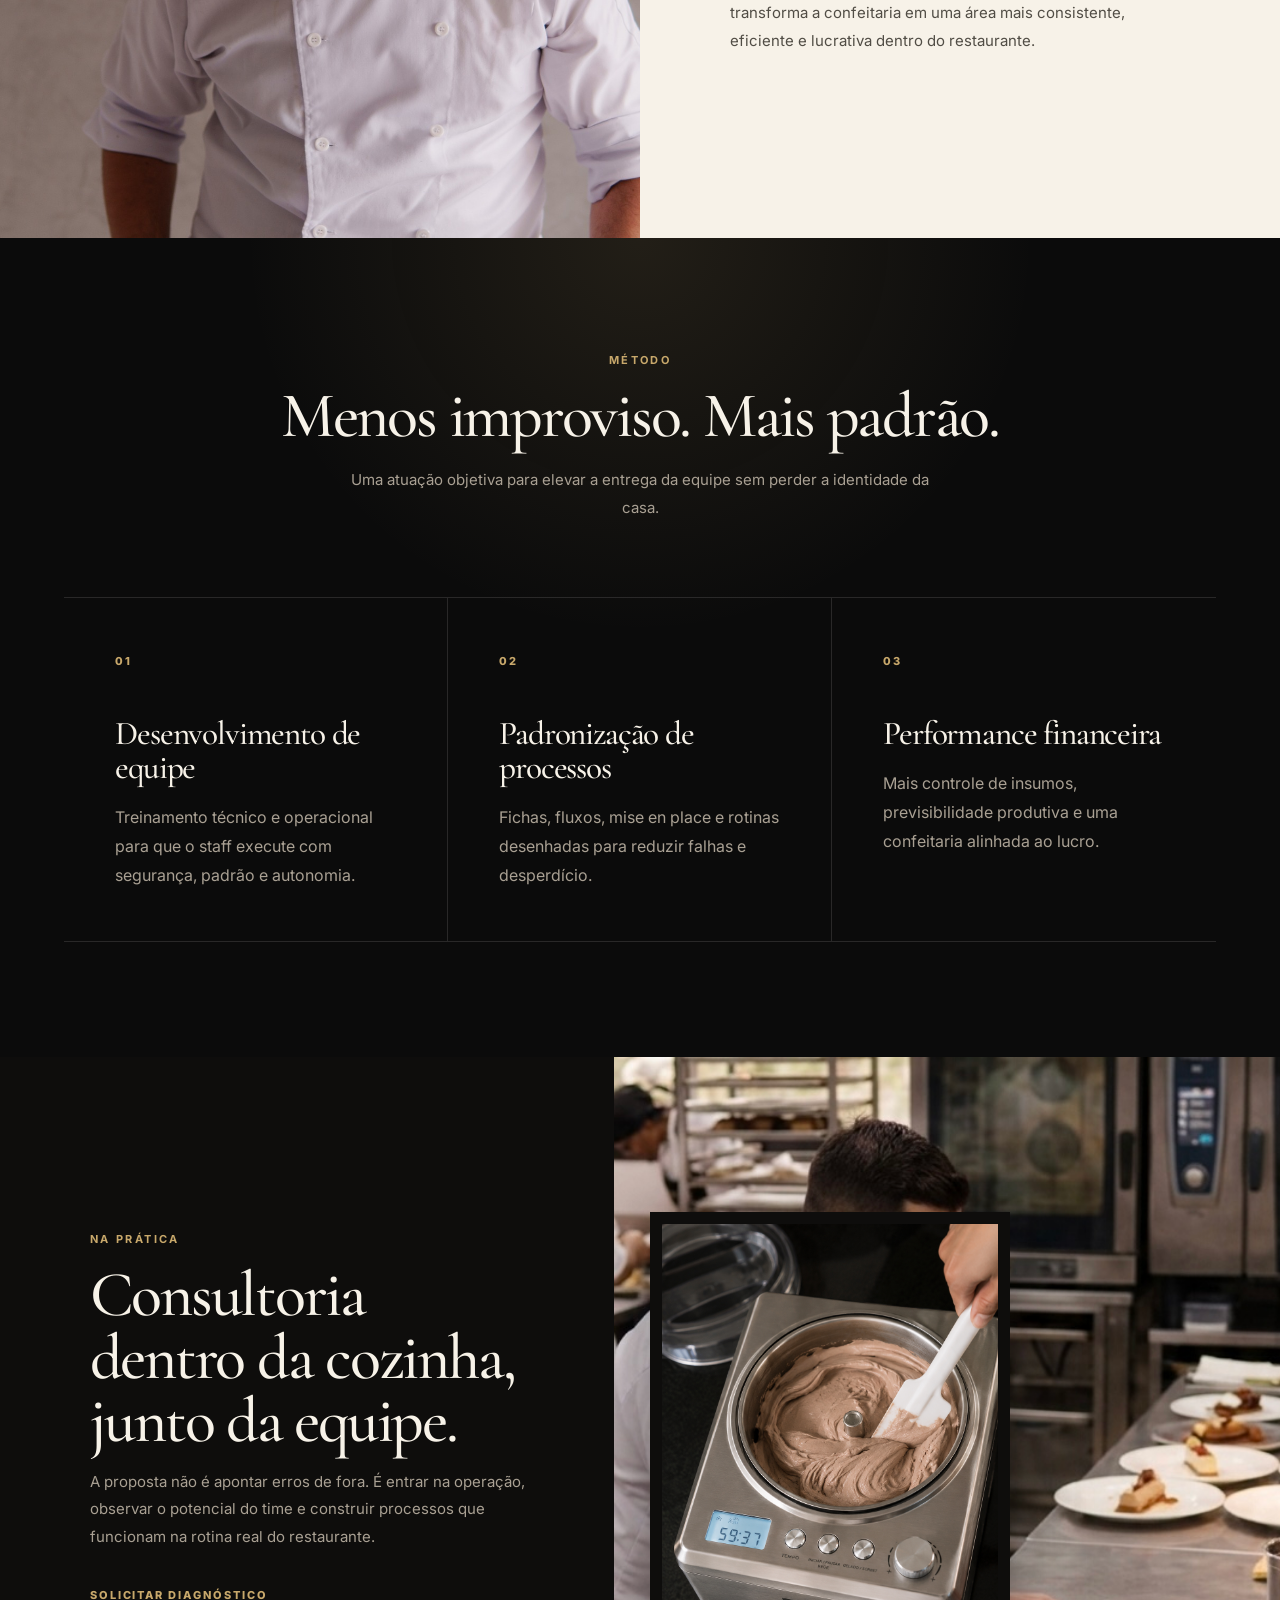
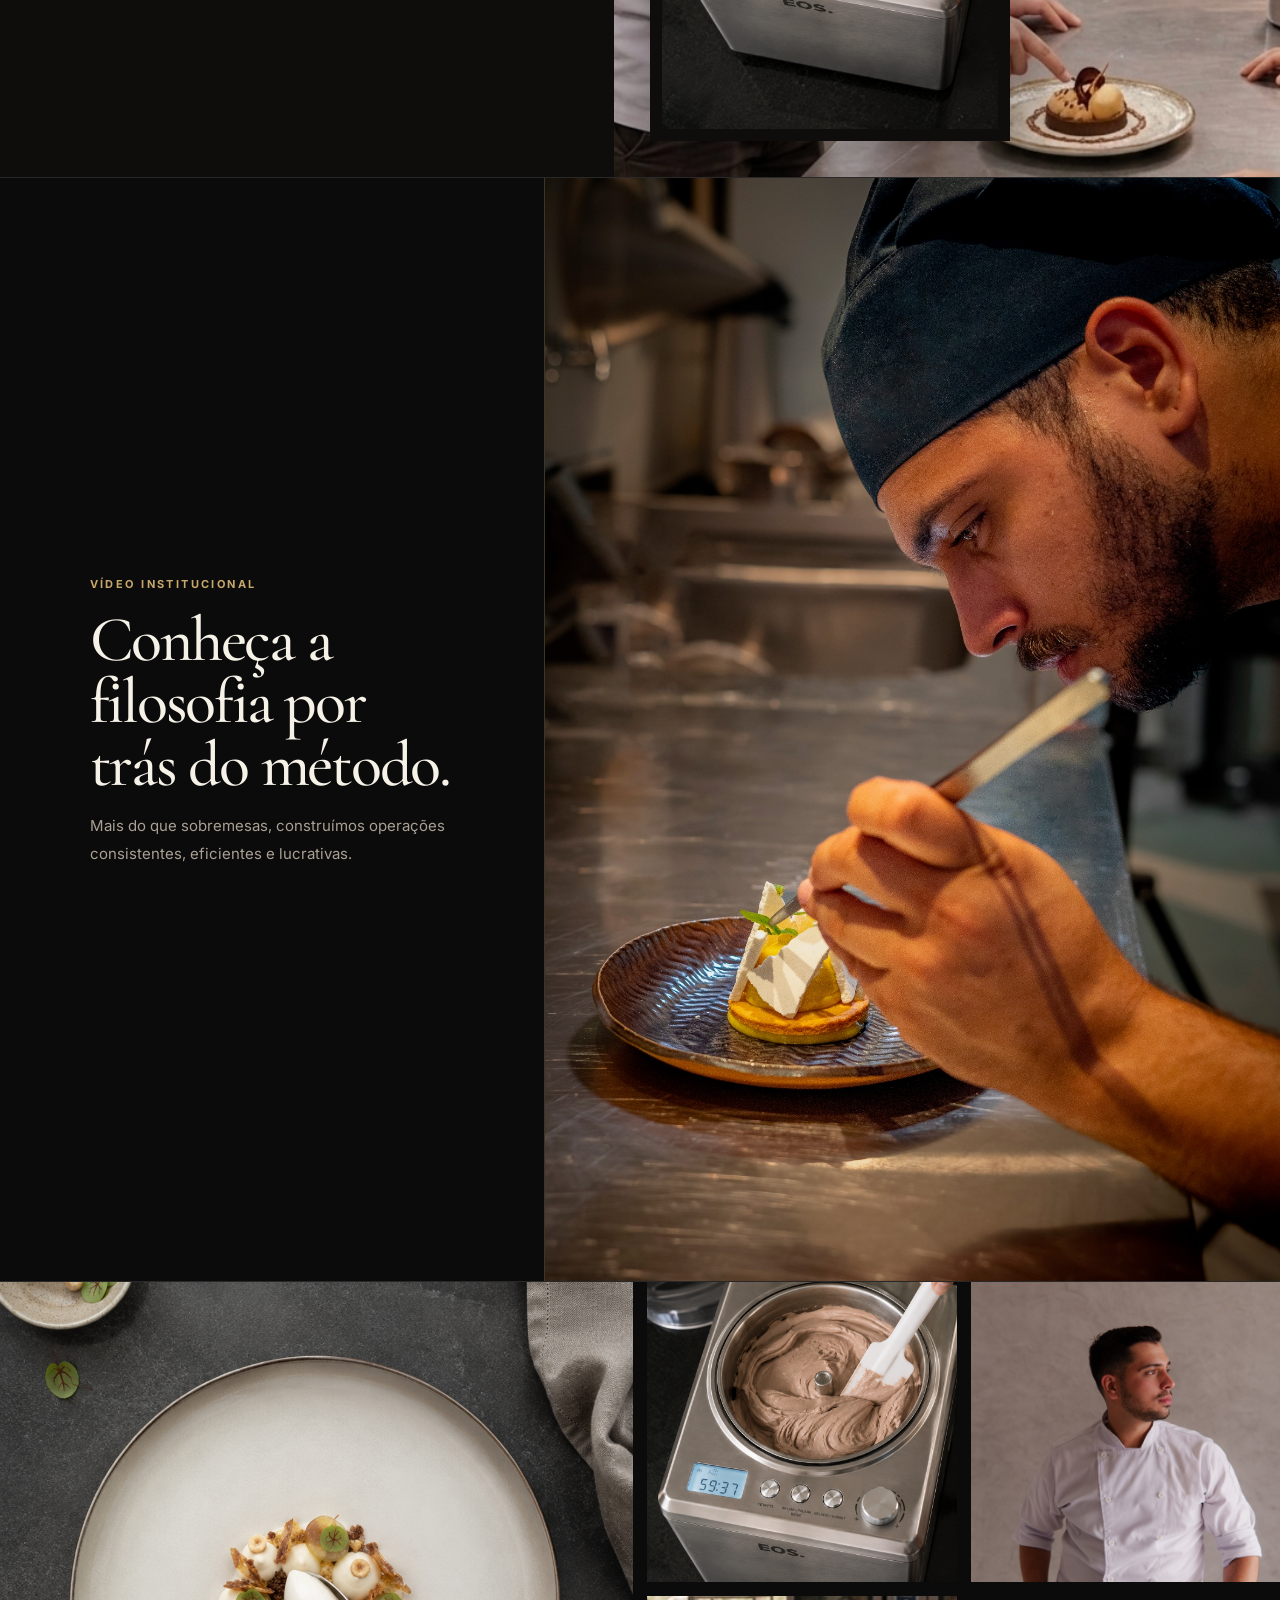
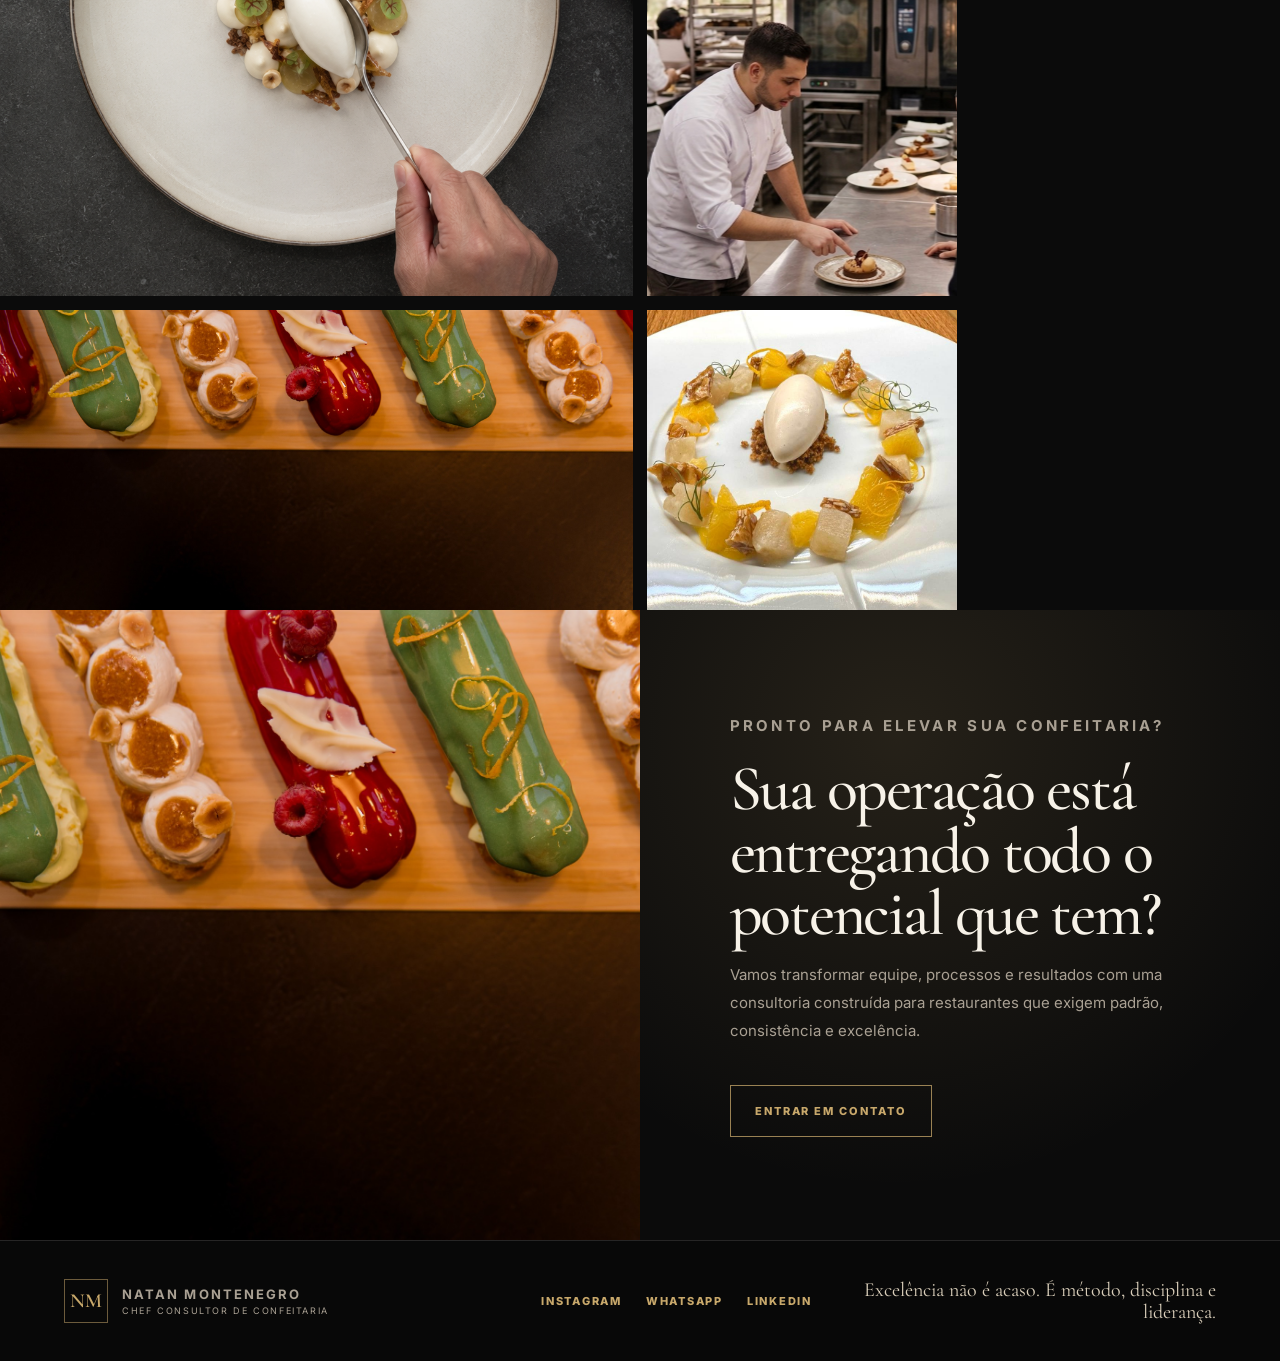
==== commit b9fdc8ec: "atualizacao do video" ====
--- a/index.html
+++ b/index.html
@@ -71,7 +71,7 @@
 
     <section class="about section-grid" id="sobre">
       <div class="about-media reveal">
-        <img src="assets/chef-finalizando-sobremesa.jpeg" alt="Retrato profissional do Chef Natan Montenegro" />
+        <img src="assets/chef-retrato-horizontal.jpeg" alt="Retrato profissional do Chef Natan Montenegro" />
       </div>
       <div class="section-copy reveal">
         <p class="eyebrow">Sobre o Chef</p>
@@ -131,20 +131,20 @@
       </div>
     </section>
 
-<section class="video-section" id="video">
-  <div class="video-copy reveal">
-    <p class="eyebrow">Vídeo institucional</p>
-    <h2>Conheça a filosofia por trás do método.</h2>
-    <p>Mais do que sobremesas, construímos operações consistentes, eficientes e lucrativas.</p>
-  </div>
-
-  <div class="video-card reveal">
-    <video controls preload="metadata" playsinline poster="assets/chef-finalizando-sobremesa.jpeg">
-      <source src="assets/IMG_3322.MP4" type="video/mp4" />
-      Seu navegador não suporta a reprodução deste vídeo.
-    </video>
-  </div>
-</section>
+    <section class="video-section" id="video">
+      <div class="video-copy reveal">
+        <p class="eyebrow">Vídeo institucional</p>
+        <h2>Conheça a filosofia por trás do método.</h2>
+        <p>Mais do que sobremesas, construímos operações consistentes, eficientes e lucrativas.</p>
+      </div>
+
+      <div class="video-card reveal">
+        <video autoplay muted preload="metadata" playsinline poster="assets/chef-finalizando-sobremesa.jpeg">
+          <source src="assets/IMG_3322.MP4" type="video/mp4" />
+          Seu navegador não suporta a reprodução deste vídeo.
+        </video>
+      </div>
+    </section>
     <div class="gallery-grid">
       <button class="gallery-item large reveal" data-img="assets/prato-finalizacao-topo.png"
         aria-label="Abrir imagem da sobremesa finalizada">
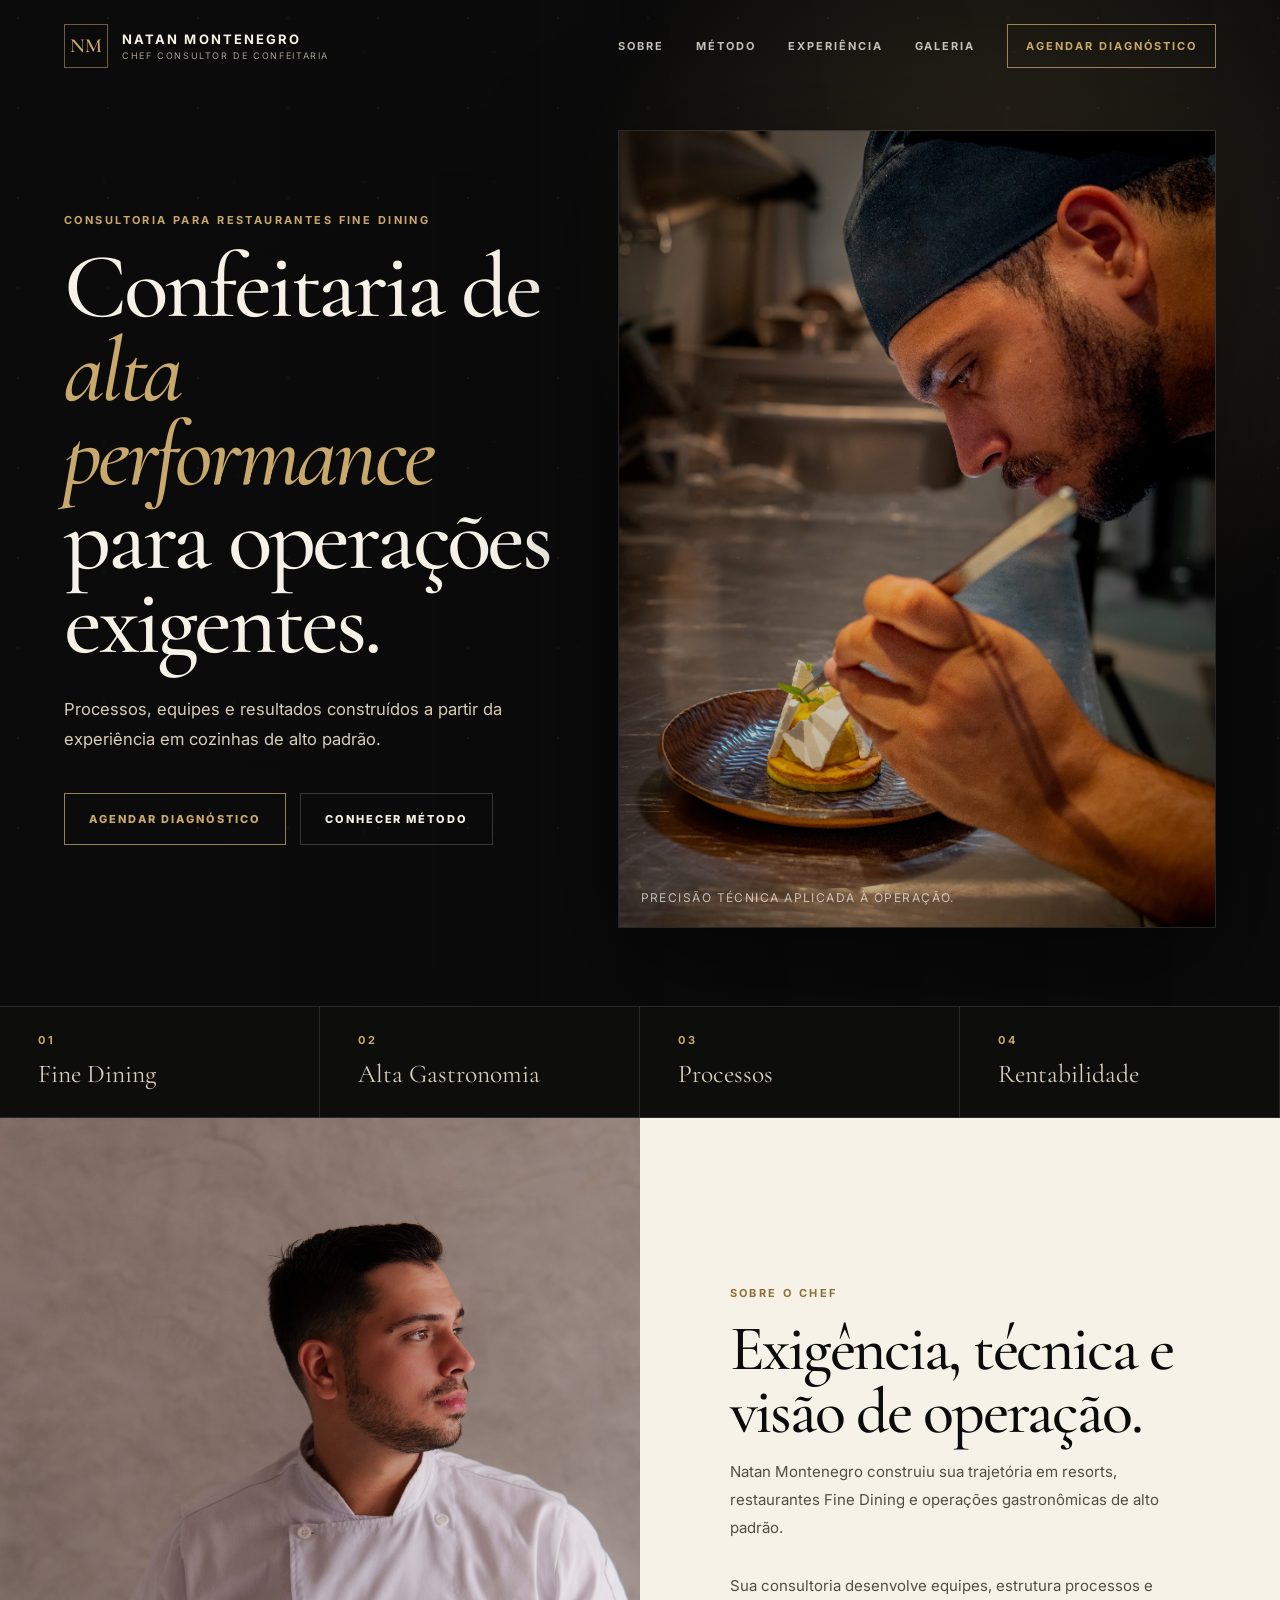
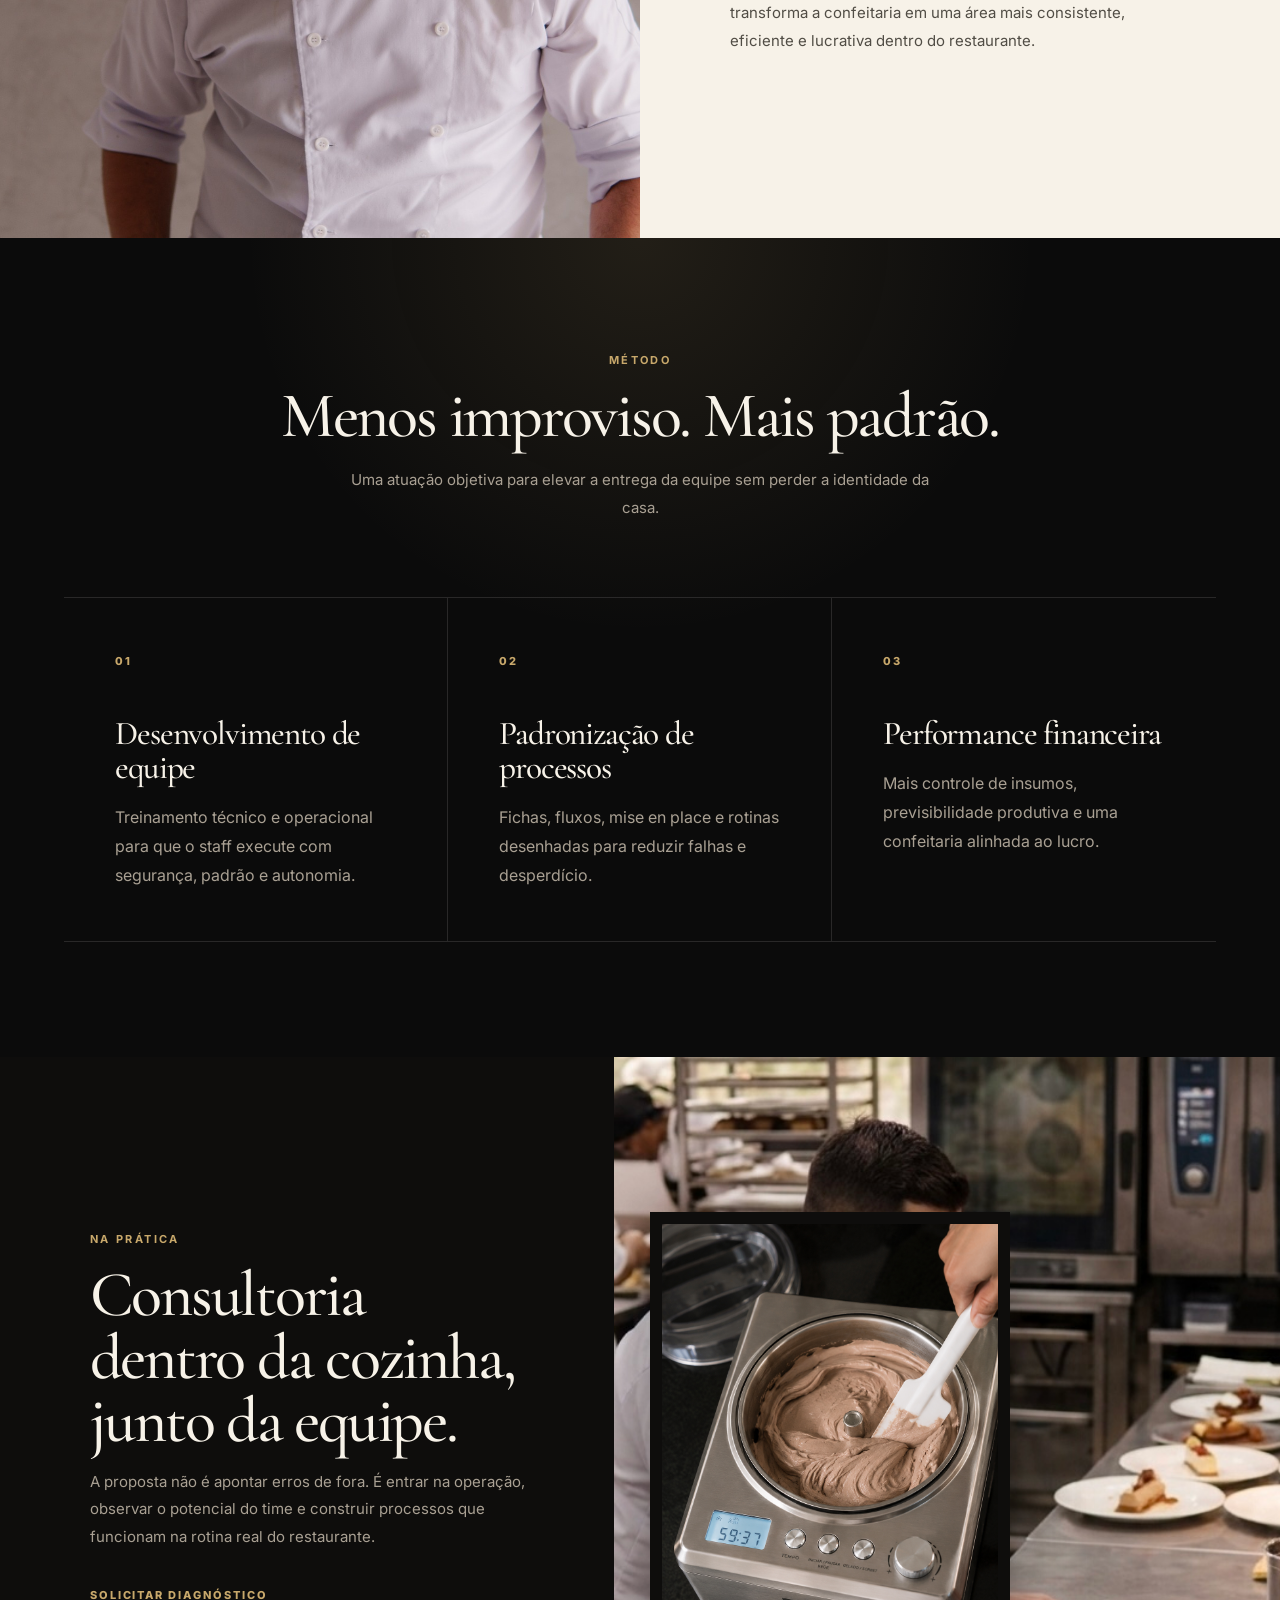
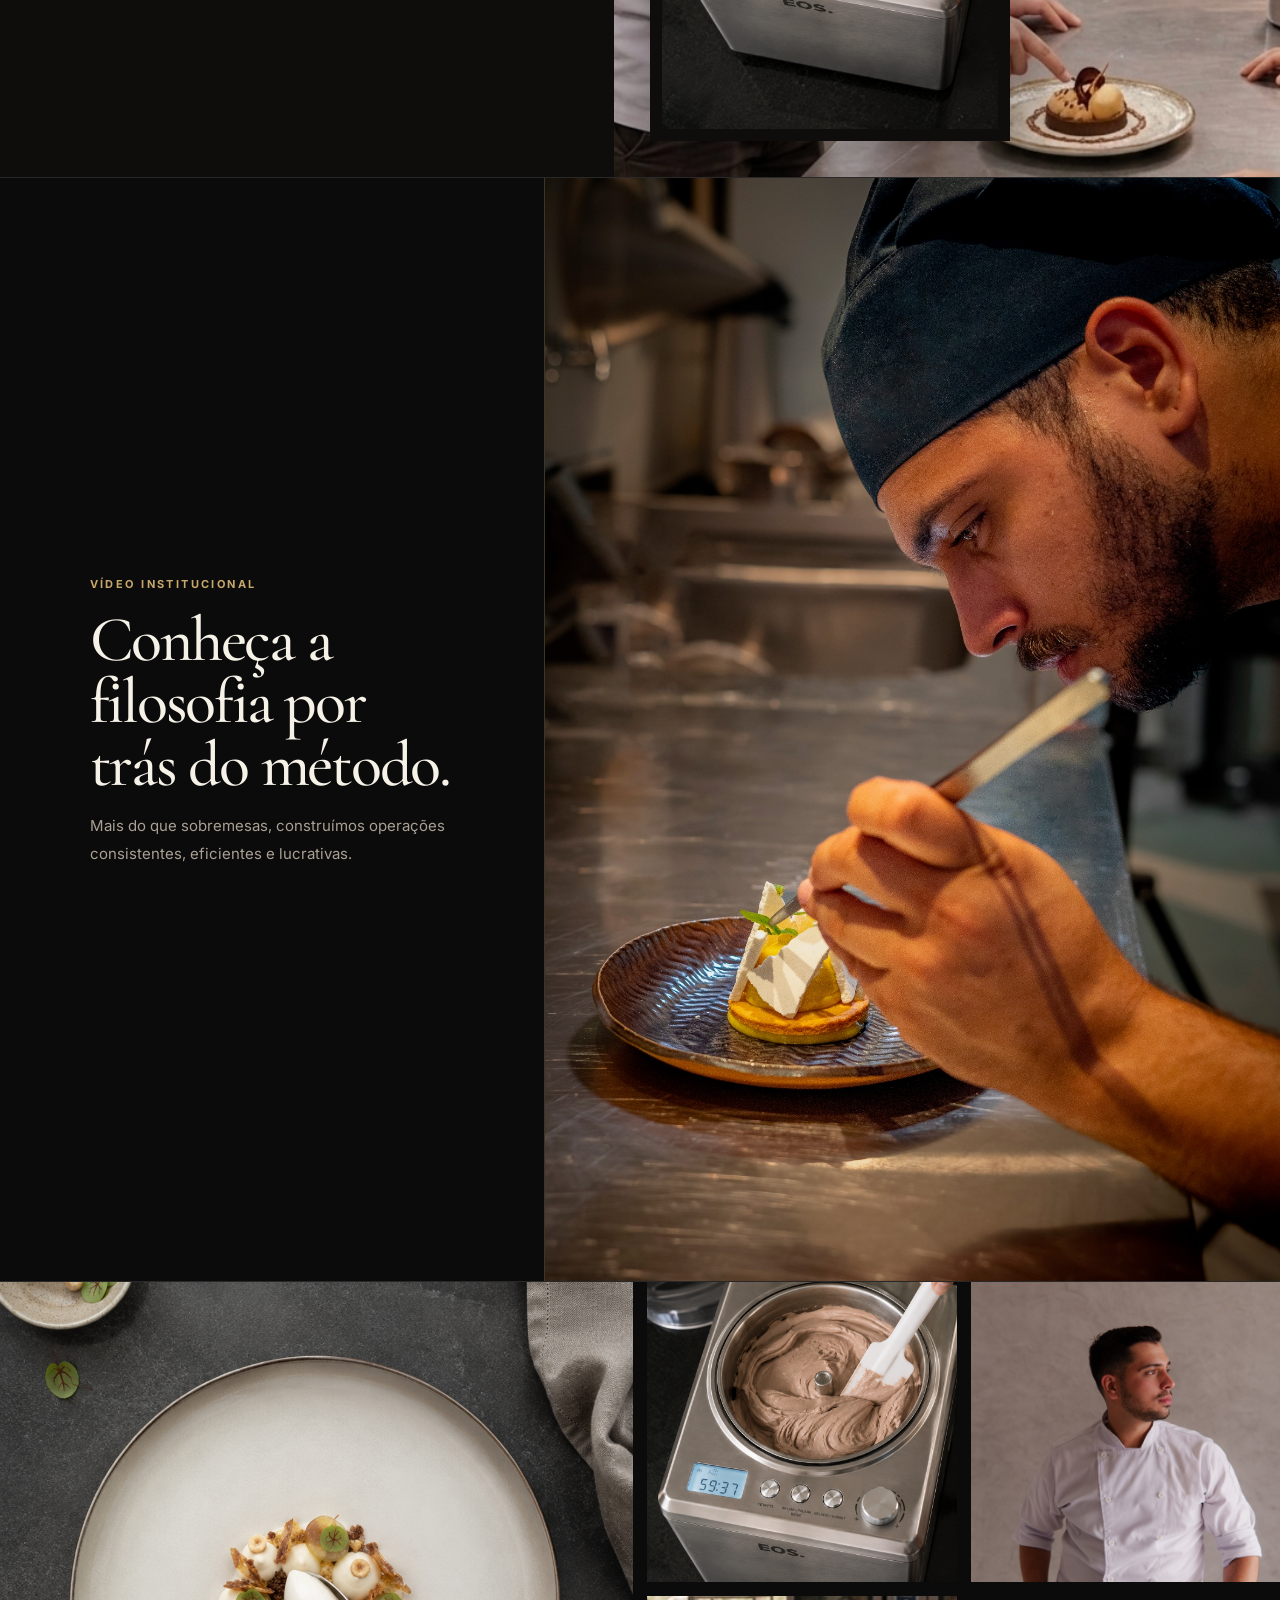
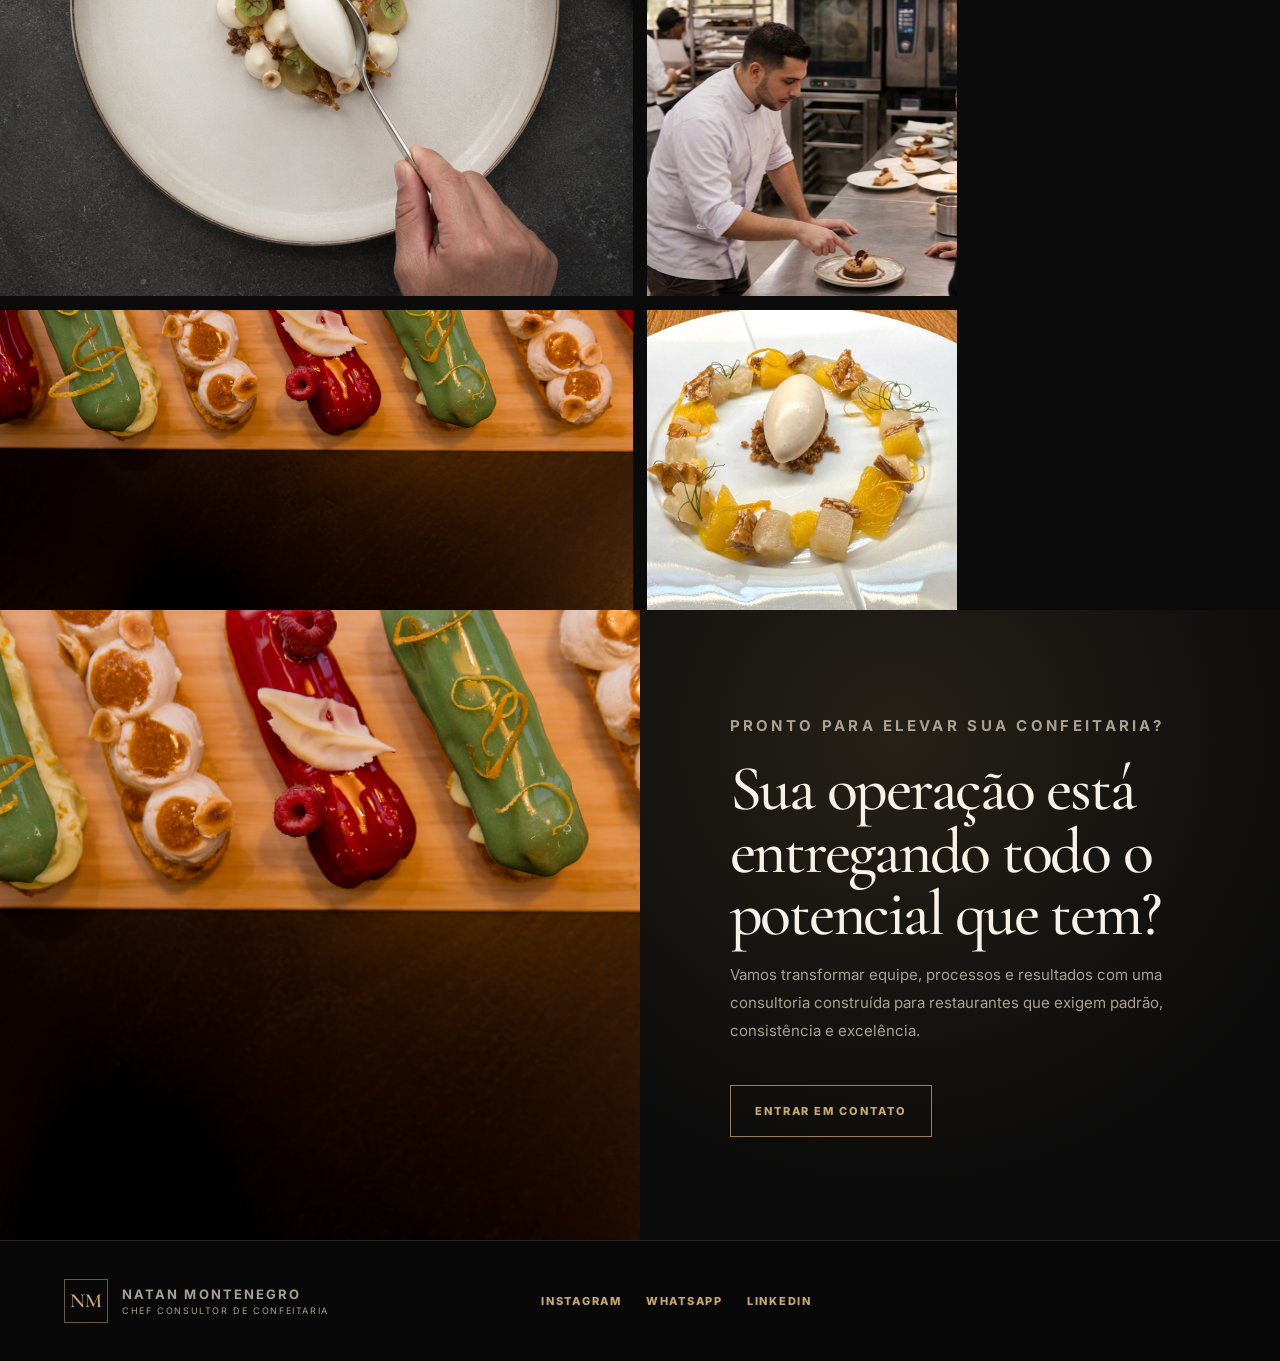
==== commit 54b09ce2: "atulizacao dos contatos" ====
--- a/index.html
+++ b/index.html
@@ -73,6 +73,7 @@
       <div class="about-media reveal">
         <img src="assets/chef-retrato-horizontal.jpeg" alt="Retrato profissional do Chef Natan Montenegro" />
       </div>
+      
       <div class="section-copy reveal">
         <p class="eyebrow">Sobre o Chef</p>
         <h2>Exigência, técnica e visão de operação.</h2>
@@ -199,18 +200,9 @@
       </span>
     </div>
     <div class="footer-links">
-      <a href="#">Instagram</a>
-      <a href="#">WhatsApp</a>
-      <a href="#">LinkedIn</a>
-    </div>
-    <p>Excelência não é acaso. É método, disciplina e liderança.</p>
-  </footer>
-
-  <dialog class="image-modal" id="imageModal">
-    <button class="modal-close" id="modalClose" aria-label="Fechar imagem">×</button>
-    <img id="modalImage" alt="Imagem ampliada da galeria" />
-  </dialog>
-
+        <a href="https://www.instagram.com/natanmontenegrorf/" target="_blank" rel="noopener">Instagram</a>
+        <a href="https://wa.me/5522998145473" target="_blank" rel="noopener">WhatsApp</a>
+        <a href="https://www.linkedin.com/in/natan-mont-rf/" target="_blank" rel="noopener">LinkedIn</a>
   <script src="script.js"></script>
 </body>
 
